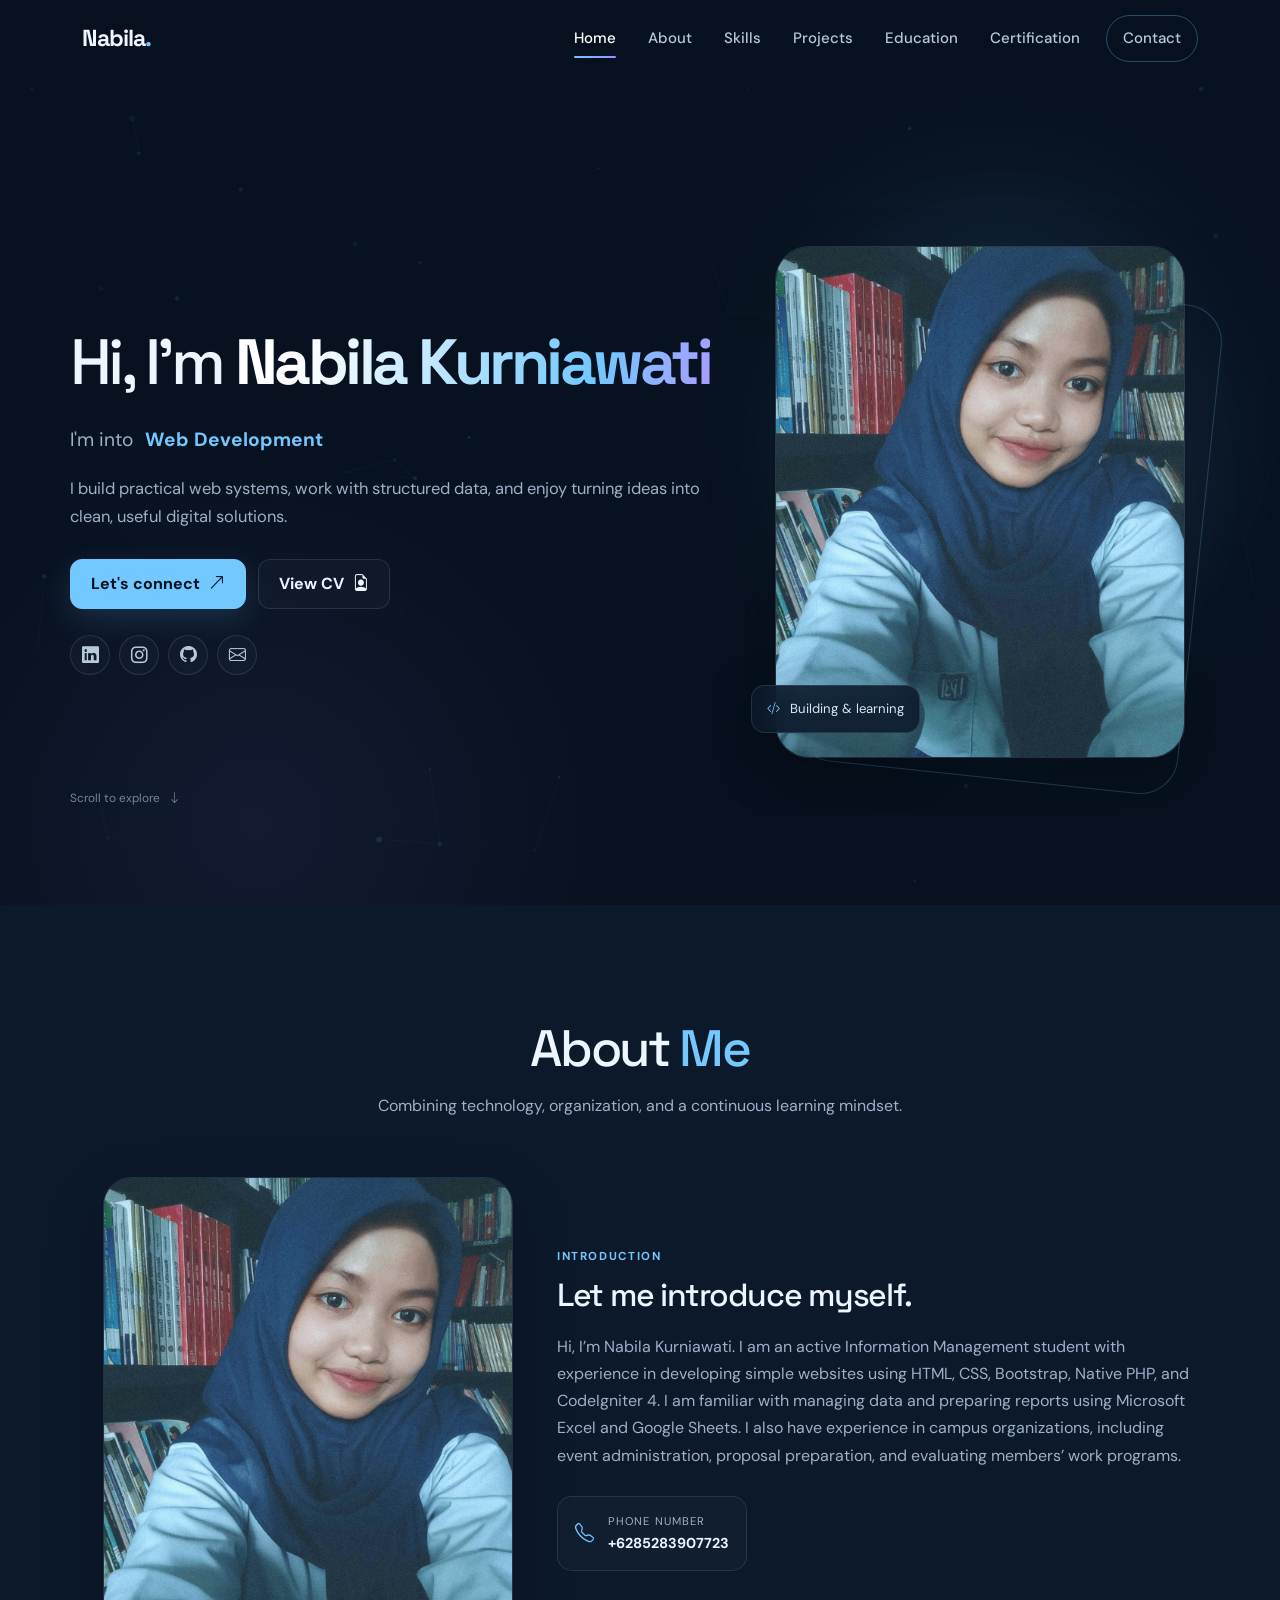
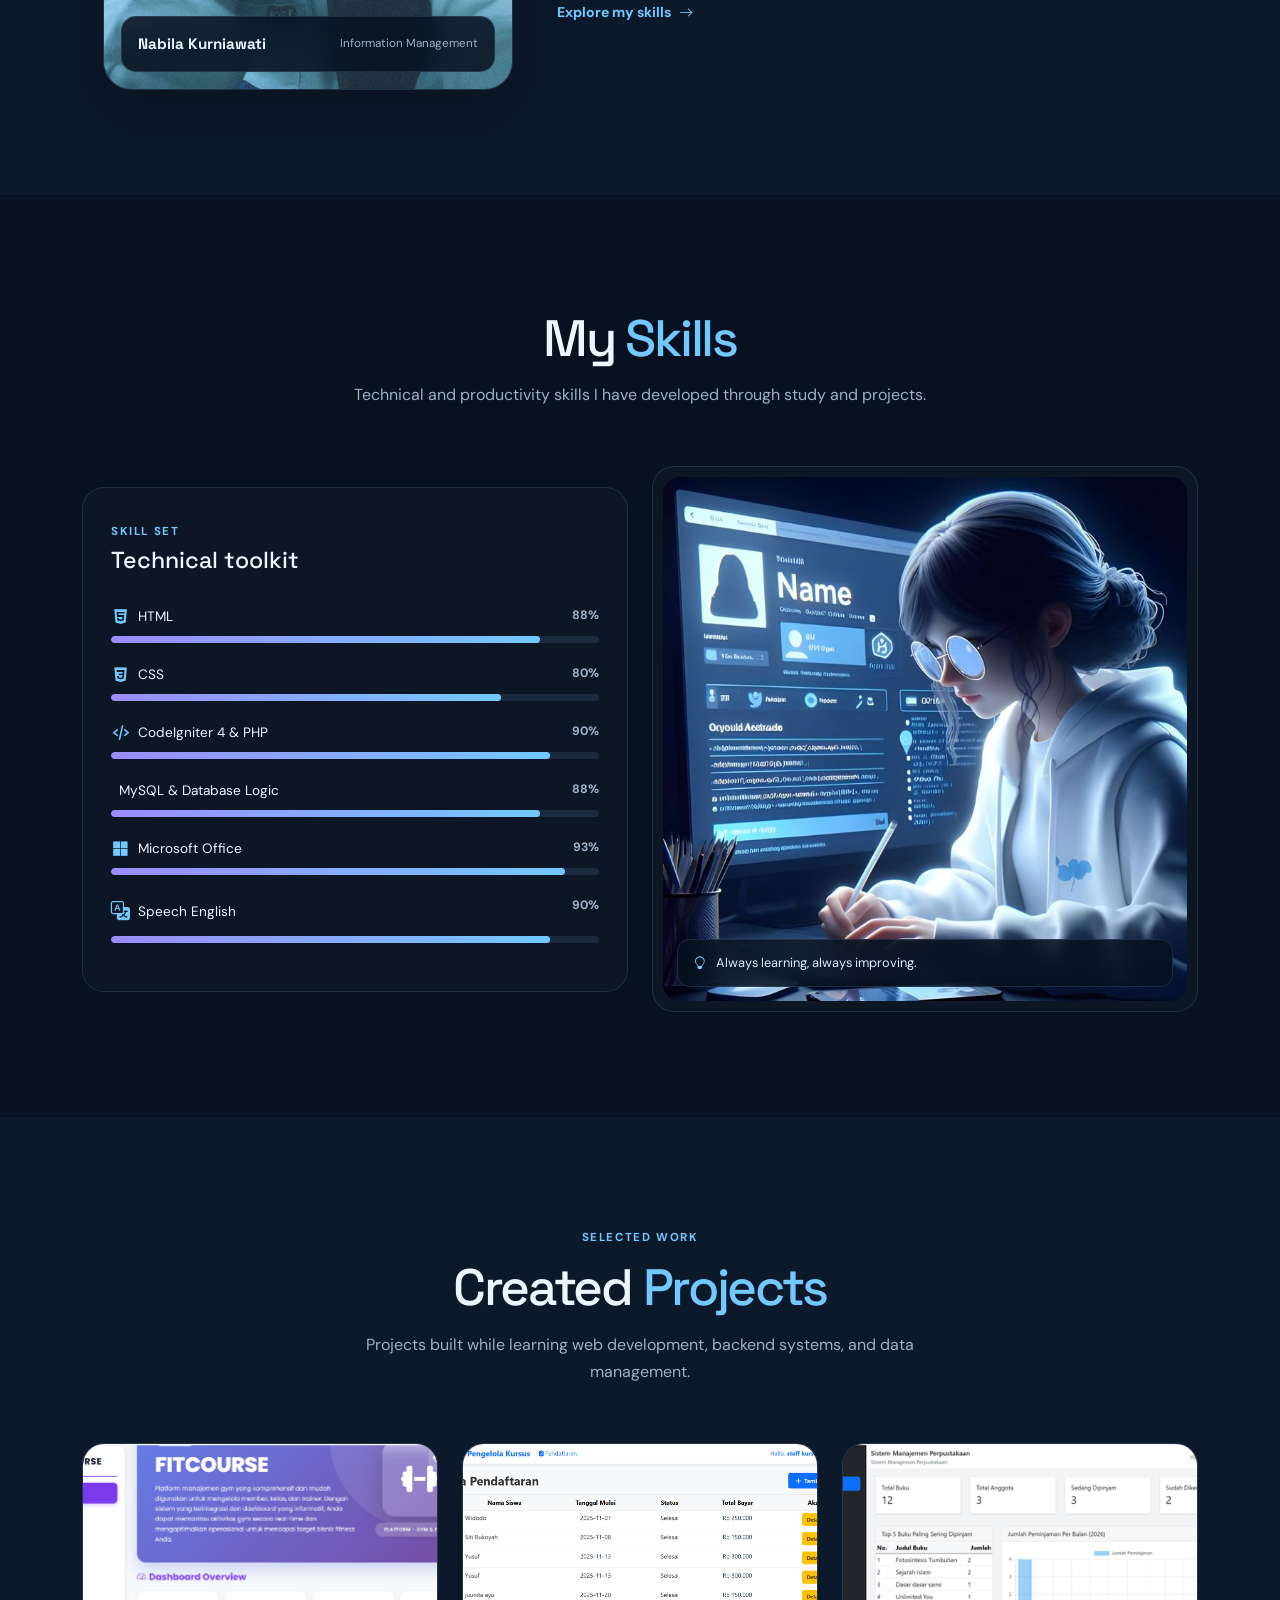
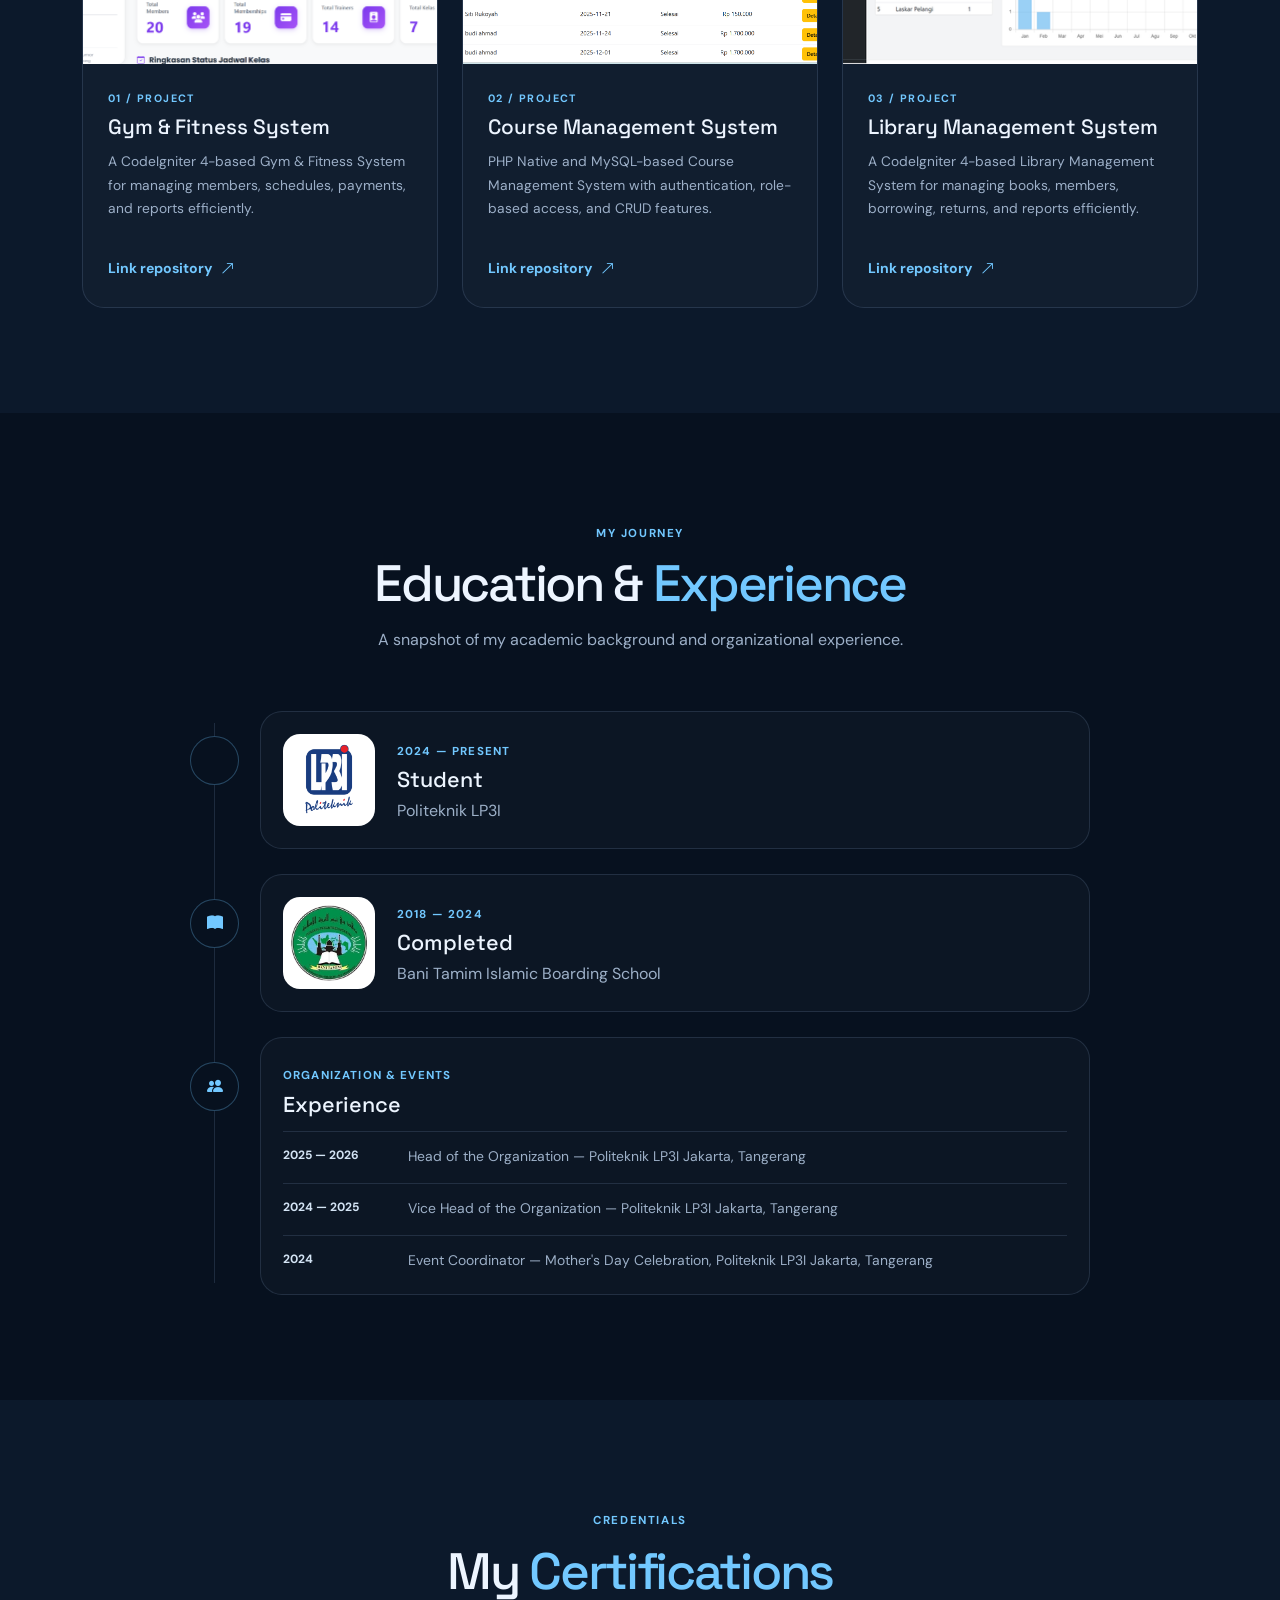
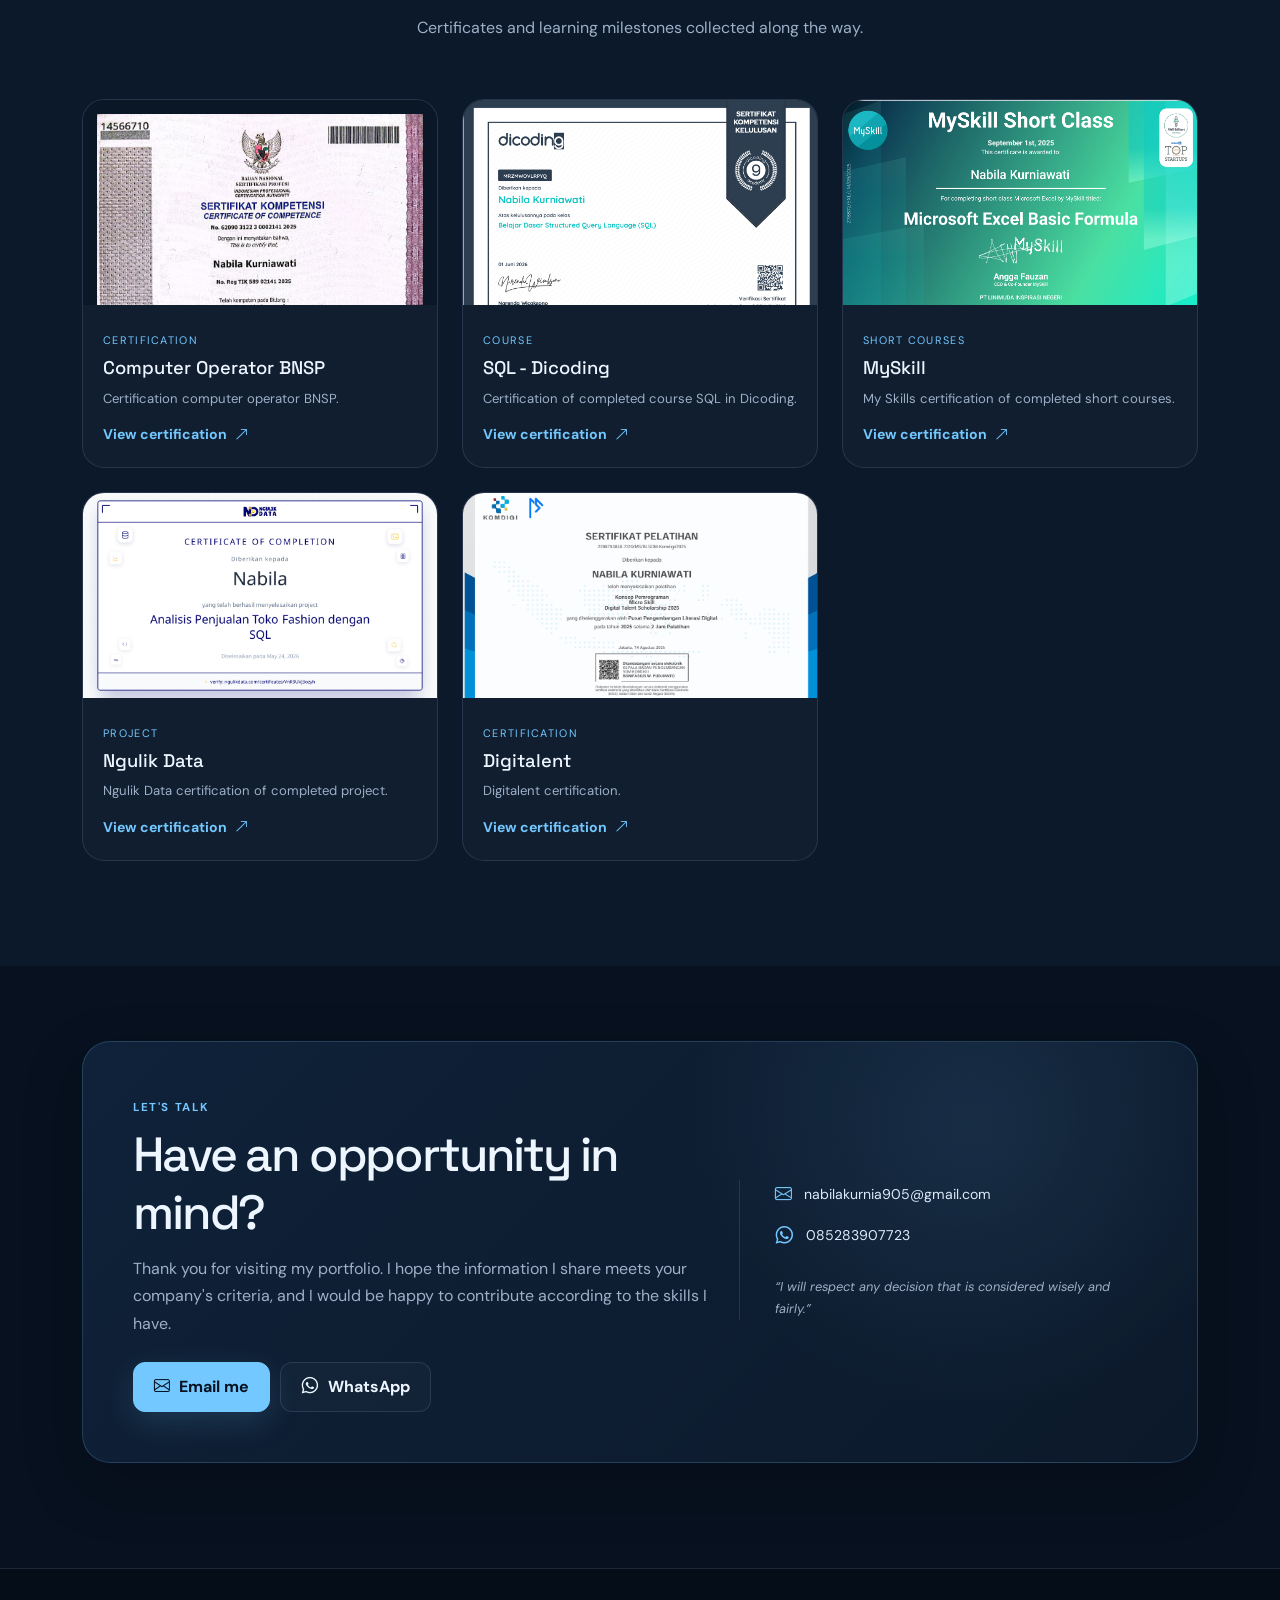
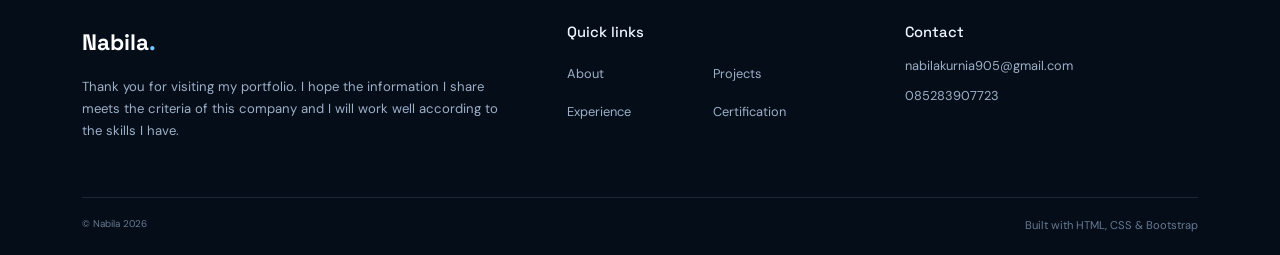
==== index.html @ 2d41aff5 "update" ====
<!DOCTYPE html>
<html lang="en">
<head>
    <meta charset="UTF-8">
    <meta name="viewport" content="width=device-width, initial-scale=1.0">
    <meta name="description" content="Portfolio of Nabila Kurniawati — Information Management student and aspiring backend developer.">
    <title>Nabila Kurniawati | Portfolio</title>

    <link rel="stylesheet" href="css/bootstrap.css">
    <link rel="stylesheet" href="font/bootstrap-icons.css">
    <link rel="stylesheet" href="css/aos.css">
    <link rel="stylesheet" href="css/styleCustom.css">
    <link rel="stylesheet" href="https://unpkg.com/boxicons@2.1.4/css/boxicons.min.css">
</head>

<body data-bs-spy="scroll" data-bs-target="#main-navbar" data-bs-offset="90" tabindex="0">

<!-- Navigation -->
<nav id="main-navbar" class="navbar navbar-expand-lg navbar-dark sticky-top" aria-label="Main navigation">
    <div class="container">
        <a class="navbar-brand" href="#home" aria-label="Nabila home">Nabila<span>.</span></a>

        <button class="navbar-toggler" type="button" data-bs-toggle="collapse"
                data-bs-target="#navbarNav" aria-controls="navbarNav"
                aria-expanded="false" aria-label="Toggle navigation">
            <span class="navbar-toggler-icon"></span>
        </button>

        <div class="collapse navbar-collapse" id="navbarNav">
            <ul class="navbar-nav ms-auto align-items-lg-center gap-lg-2">
                <li class="nav-item"><a class="nav-link active" href="#home">Home</a></li>
                <li class="nav-item"><a class="nav-link" href="#about">About</a></li>
                <li class="nav-item"><a class="nav-link" href="#skill">Skills</a></li>
                <li class="nav-item"><a class="nav-link" href="#projects">Projects</a></li>
                <li class="nav-item"><a class="nav-link" href="#education">Education</a></li>
                <li class="nav-item"><a class="nav-link" href="#certification">Certification</a></li>
                <li class="nav-item"><a class="nav-link nav-cta" href="#contact">Contact</a></li>
            </ul>
        </div>
    </div>
</nav>

<main>
<!-- Hero -->
<section id="home" class="hero-section">
    <div id="particles-js" aria-hidden="true"></div>
    <div class="container hero-inner">
        <div class="row align-items-center gy-5">
            <div class="col-lg-7" data-aos="fade-up">
               
                <h1>Hi, I'm <strong>Nabila Kurniawati</strong></h1>
                <div class="role-line" aria-label="Areas of interest">
                    <span>I'm into</span>
                    <div class="role-rotator">
                        <ul class="option">
                            <li>Web Development</li>
                            <li>BackEnd Developer</li>
                            <li>Database Administrator</li>
                        </ul>
                    </div>
                </div>
                <p class="hero-copy">
                    I build practical web systems, work with structured data, and enjoy turning
                    ideas into clean, useful digital solutions.
                </p>

                <div class="hero-actions">
                    <a href="#contact" class="btn btn-primary-custom">Let's connect <i class="bi bi-arrow-up-right"></i></a>
                    <a href="pdf/CV_nabila.pdf" target="_blank" rel="noopener" class="btn btn-outline-custom">
                        View CV <i class="bi bi-file-earmark-person"></i>
                    </a>
                </div>

                <div class="social-icons" aria-label="Social links">
                    <a href="https://www.linkedin.com/in/nabila-kurniawati-7b97913a2?utm_source=share_via&utm_content=profile&utm_medium=member_android" target="_blank" rel="noopener" aria-label="LinkedIn"><i class="bi bi-linkedin"></i></a>
                    <a href="https://www.instagram.com/bilaaa_nbl?igsi=aGs4Z2J5MjRiZzR2" target="_blank" rel="noopener" aria-label="Instagram"><i class="bi bi-instagram"></i></a>
                    <a href="https://github.com/nabbByte" target="_blank" rel="noopener" aria-label="GitHub"><i class="bi bi-github"></i></a>
                    <a href="https://mail.google.com/mail/?view=cm&fs=1&to=nabilakurnia905@gmail.com" target="_blank" rel="noopener" aria-label="Email"><i class="bi bi-envelope"></i></a>
                </div>
            </div>

            <div class="col-lg-5" data-aos="zoom-in" data-aos-delay="150">
                <div class="hero-photo-wrap">
                    <div class="photo-glow"></div>
                    <img src="img/MYXJ_20250106171750052_fast.jpg" alt="Nabila Kurniawati" class="hero-photo">
                    <div class="photo-badge"><i class="bi bi-code-slash"></i><span>Building & learning</span></div>
                </div>
            </div>
        </div>
        <a href="#about" class="scroll-hint" aria-label="Scroll to About"><span>Scroll to explore</span><i class="bi bi-arrow-down"></i></a>
    </div>
</section>

<!-- About -->
<section id="about" class="section section-soft">
    <div class="container">
        <div class="section-heading" data-aos="fade-up">
           
            <h2>About <span>Me</span></h2>
            <p>Combining technology, organization, and a continuous learning mindset.</p>
        </div>

        <div class="row align-items-center gy-5">
            <div class="col-lg-5" data-aos="fade-right">
                <div class="about-photo-card">
                    <img src="img/MYXJ_20250106171750052_fast.jpg" alt="Nabila Kurniawati portrait">
                    <div class="about-photo-caption">
                        <strong>Nabila Kurniawati</strong>
                        <span>Information Management</span>
                    </div>
                </div>
            </div>
            <div class="col-lg-7" data-aos="fade-left">
                <div class="about-content">
                    <span class="mini-label">Introduction</span>
                    <h3>Let me introduce myself.</h3>
                    <p>
                        Hi, I’m Nabila Kurniawati. I am an active Information Management student with
                        experience in developing simple websites using HTML, CSS, Bootstrap, Native PHP,
                        and CodeIgniter 4. I am familiar with managing data and preparing reports using
                        Microsoft Excel and Google Sheets. I also have experience in campus organizations,
                        including event administration, proposal preparation, and evaluating members’ work programs.
                    </p>
                    <div class="contact-detail">
                        <i class="bi bi-telephone"></i>
                        <div><span>Phone Number</span><strong>+6285283907723</strong></div>
                    </div>
                    <a href="#skill" class="text-link">Explore my skills <i class="bi bi-arrow-right"></i></a>
                </div>
            </div>
        </div>
    </div>
</section>

<!-- Skills -->
<section id="skill" class="section">
    <div class="container">
        <div class="section-heading" data-aos="fade-up">
           
            <h2>My <span>Skills</span></h2>
            <p>Technical and productivity skills I have developed through study and projects.</p>
        </div>

        <div class="row align-items-center gy-5">
            <div class="col-lg-6" data-aos="fade-right">
                <div class="skills-card">
                    <div class="skills-card-head">
                        <div><span class="mini-label">Skill set</span><h3>Technical toolkit</h3></div>
                       
                    </div>

                    <div class="skill-item">
                        <div class="skill-label"><span><i class="bx bxl-html5"></i>HTML</span><strong>88%</strong></div>
                        <div class="skill-track"><span style="--level:88%"></span></div>
                    </div>
                    <div class="skill-item">
                        <div class="skill-label"><span><i class="bx bxl-css3"></i>CSS</span><strong>80%</strong></div>
                        <div class="skill-track"><span style="--level:80%"></span></div>
                    </div>
                    <div class="skill-item">
                        <div class="skill-label"><span><i class="bx bx-code-alt"></i>CodeIgniter 4 & PHP</span><strong>90%</strong></div>
                        <div class="skill-track"><span style="--level:90%"></span></div>
                    </div>
                    <div class="skill-item">
                        <div class="skill-label"><span><i class="bx bxl-data"></i>MySQL & Database Logic</span><strong>88%</strong></div>
                        <div class="skill-track"><span style="--level:88%"></span></div>
                    </div>
                    <div class="skill-item">
                        <div class="skill-label"><span><i class="bx bxl-microsoft"></i>Microsoft Office</span><strong>93%</strong></div>
                        <div class="skill-track"><span style="--level:93%"></span></div>
                    </div>
                    <div class="skill-item">
                        <div class="skill-label"><span><i class="bi bi-translate"></i>Speech English</span><strong>90%</strong></div>
                        <div class="skill-track"><span style="--level:90%"></span></div>
                    </div>
                </div>
            </div>

            <div class="col-lg-6" data-aos="fade-left">
                <div class="skills-image-card">
                    <img src="img/skills.jpeg" alt="Nabila's skills">
                    <div class="image-overlay-note"><i class="bi bi-lightbulb"></i><span>Always learning, always improving.</span></div>
                </div>
            </div>
        </div>
    </div>
</section>

<!-- Projects -->
<section id="projects" class="section section-soft">
    <div class="container">
        <div class="section-heading" data-aos="fade-up">
            <span class="section-kicker">Selected work</span>
            <h2>Created <span>Projects</span></h2>
            <p>Projects built while learning web development, backend systems, and data management.</p>
        </div>

        <div class="row g-4">
            <div class="col-lg-4 col-md-6" data-aos="fade-up">
                <article class="project-card">
                    <div class="project-image"><img src="img/ci4.png" alt="Gym and Fitness System project"></div>
                    <div class="project-body">
                        <div class="project-number">01 / PROJECT</div>
                        <h3>Gym & Fitness System</h3>
                        <p>A CodeIgniter 4-based Gym & Fitness System for managing members, schedules, payments, and reports efficiently.</p>
                        <a href="https://github.com/nabbByte/ci4-gym-fitness.git" target="_blank" rel="noopener" class="project-link">Link repository <i class="bi bi-arrow-up-right"></i></a>
                    </div>
                </article>
            </div>

            <div class="col-lg-4 col-md-6" data-aos="fade-up" data-aos-delay="100">
                <article class="project-card">
                    <div class="project-image"><img src="img/kursus.png" alt="Course Management System project"></div>
                    <div class="project-body">
                        <div class="project-number">02 / PROJECT</div>
                        <h3>Course Management System</h3>
                        <p>PHP Native and MySQL-based Course Management System with authentication, role-based access, and CRUD features.</p>
                        <a href="https://github.com/nabbByte/Sistem-Pengelola-Kursus.git" target="_blank" rel="noopener" class="project-link">Link repository <i class="bi bi-arrow-up-right"></i></a>
                    </div>
                </article>
            </div>

            <div class="col-lg-4 col-md-6" data-aos="fade-up" data-aos-delay="200">
                <article class="project-card">
                    <div class="project-image"><img src="img/perpustakaan.png" alt="Library Management System project"></div>
                    <div class="project-body">
                        <div class="project-number">03 / PROJECT</div>
                        <h3>Library Management System</h3>
                        <p>A CodeIgniter 4-based Library Management System for managing books, members, borrowing, returns, and reports efficiently.</p>
                        <a href="https://github.com/nabbByte/ci4_perpustakaan.git" target="_blank" rel="noopener" class="project-link">Link repository <i class="bi bi-arrow-up-right"></i></a>
                    </div>
                </article>
            </div>
        </div>
    </div>
</section>

<!-- Education & Experience -->
<section id="education" class="section">
    <div class="container">
        <div class="section-heading" data-aos="fade-up">
            <span class="section-kicker">My journey</span>
            <h2>Education & <span>Experience</span></h2>
            <p>A snapshot of my academic background and organizational experience.</p>
        </div>

        <div class="timeline">
            <article class="timeline-item" data-aos="fade-up">
                <div class="timeline-marker"><i class="bi bi-mortarboard-fill"></i></div>
                <div class="timeline-card">
                    <div class="timeline-logo"><img src="img/logo lp3i.png" alt="Politeknik LP3I logo"></div>
                    <div><span class="timeline-year">2024 — Present</span><h3>Student</h3><p>Politeknik LP3I</p></div>
                </div>
            </article>

            <article class="timeline-item" data-aos="fade-up" data-aos-delay="100">
                <div class="timeline-marker"><i class="bi bi-book-fill"></i></div>
                <div class="timeline-card">
                    <div class="timeline-logo"><img src="img/logo_batam-removebg-preview.png" alt="Bani Tamim Islamic Boarding School logo"></div>
                    <div><span class="timeline-year">2018 — 2024</span><h3>Completed</h3><p>Bani Tamim Islamic Boarding School</p></div>
                </div>
            </article>

            <article class="timeline-item experience-item" data-aos="fade-up" data-aos-delay="150">
                <div class="timeline-marker"><i class="bi bi-people-fill"></i></div>
                <div class="timeline-card">
                    <div class="experience-content">
                        <span class="timeline-year">Organization & Events</span>
                        <h3>Experience</h3>
                        <div class="experience-list">
                            <div><strong>2025 — 2026</strong><p>Head of the Organization — Politeknik LP3I Jakarta, Tangerang</p></div>
                            <div><strong>2024 — 2025</strong><p>Vice Head of the Organization — Politeknik LP3I Jakarta, Tangerang</p></div>
                            <div><strong>2024</strong><p>Event Coordinator — Mother's Day Celebration, Politeknik LP3I Jakarta, Tangerang</p></div>
                        </div>
                    </div>
                </div>
            </article>
        </div>
    </div>
</section>

<!-- Certification -->
<section id="certification" class="section section-soft">
    <div class="container">
        <div class="section-heading" data-aos="fade-up">
            <span class="section-kicker">Credentials</span>
            <h2>My <span>Certifications</span></h2>
            <p>Certificates and learning milestones collected along the way.</p>
        </div>

        <div class="row g-4">
            <div class="col-lg-4 col-md-6" data-aos="fade-up">
                <article class="certificate-card">
                    <div class="certificate-image portrait"><img src="img/bnsp_ujikom.jpeg" alt="BNSP computer operator certification"></div>
                    <div class="certificate-body"><span>Certification</span><h3>Computer Operator BNSP</h3><p>Certification computer operator BNSP.</p>
                    <a href="img/bnsp_ujikom.jpeg" target="_blank" rel="noopener" class="project-link">View certification <i class="bi bi-arrow-up-right"></i></a></div>
                </article>
            </div>
            <div class="col-lg-4 col-md-6" data-aos="fade-up" data-aos-delay="80">
                <article class="certificate-card">
                    <div class="certificate-image"><img src="img/dicoding.png" alt="dicoding certification"></div>
                    <div class="certificate-body"><span>Course</span><h3>SQL - Dicoding</h3><p>Certification of completed course SQL in Dicoding.</p><a href="pdf/sertifikat sql dicoding.pdf" target="_blank" rel="noopener" class="project-link">View certification <i class="bi bi-arrow-up-right"></i></a></div>
                </article>
            </div>
            <div class="col-lg-4 col-md-6" data-aos="fade-up" data-aos-delay="160">
                <article class="certificate-card">
                    <div class="certificate-image"><img src="img/myskill.png" alt="MySkill certification"></div>
                    <div class="certificate-body"><span>Short Courses</span><h3>MySkill</h3><p>My Skills certification of completed short courses.</p>
                    <a href="img/myskill.png" target="_blank" rel="noopener" class="project-link">View certification <i class="bi bi-arrow-up-right"></i></a></div>
                </article>
            </div>
            <div class="col-lg-4 col-md-6" data-aos="fade-up">
                <article class="certificate-card">
                    <div class="certificate-image"><img src="img/ngulikdata.png" alt="Ngulik Data certification"></div>
                    <div class="certificate-body"><span>Project</span><h3>Ngulik Data</h3><p>Ngulik Data certification of completed project.</p>
                    <a href="img/ngulikdata.png" target="_blank" rel="noopener" class="project-link">View certification <i class="bi bi-arrow-up-right"></i></a></div>
                </article>
            </div>
            <div class="col-lg-4 col-md-6" data-aos="fade-up" data-aos-delay="80">
                <article class="certificate-card">
                    <div class="certificate-image"><img src="img/digitalent.png" alt="Digitalent certification"></div>
                    <div class="certificate-body"><span>Certification</span><h3>Digitalent</h3><p>Digitalent certification.</p><a href="pdf/Sertifikat_digitalent.pdf" target="_blank" rel="noopener" class="project-link">View certification <i class="bi bi-arrow-up-right"></i></a></div>
                </article>
            </div>
        </div>
    </div>
</section>

<!-- Contact -->
<section id="contact" class="section contact-section">
    <div class="container">
        <div class="contact-panel" data-aos="zoom-in">
            <div class="row align-items-center gy-4">
                <div class="col-lg-7">
                    <span class="section-kicker">Let's talk</span>
                    <h2>Have an opportunity in mind?</h2>
                    <p>Thank you for visiting my portfolio. I hope the information I share meets your company's criteria, and I would be happy to contribute according to the skills I have.</p>
                    <div class="contact-actions">
                        <a class="btn btn-primary-custom" href="https://mail.google.com/mail/?view=cm&fs=1&to=nabilakurnia905@gmail.com" target="_blank" rel="noopener"><i class="bi bi-envelope"></i> Email me</a>
                        <a class="btn btn-outline-custom" href="https://wa.me/6285283907723" target="_blank" rel="noopener"><i class="bi bi-whatsapp"></i> WhatsApp</a>
                    </div>
                </div>
                <div class="col-lg-5">
                    <div class="contact-info">
                        <div><i class="bi bi-envelope"></i><span>nabilakurnia905@gmail.com</span></div>
                        <div><i class="bi bi-whatsapp"></i><span>085283907723</span></div>
                        <p>“I will respect any decision that is considered wisely and fairly.”</p>
                    </div>
                </div>
            </div>
        </div>
    </div>
</section>
</main>

<!-- Footer -->
<footer id="main-footer">
    <div class="container">
        <div class="footer-grid">
            <div>
                <a class="footer-brand" href="#home">Nabila<span>.</span></a>
                <p>Thank you for visiting my portfolio. I hope the information I share meets the criteria of this company and I will work well according to the skills I have.</p>
            </div>
            <div>
                <h3>Quick links</h3>
                <div class="footer-links">
                    <a href="#about">About</a><a href="#projects">Projects</a><a href="#education">Experience</a><a href="#certification">Certification</a>
                </div>
            </div>
            <div>
                <h3>Contact</h3>
                <a href="mailto:nabilakurnia905@gmail.com">nabilakurnia905@gmail.com</a>
                <a href="tel:+6285283907723">085283907723</a>
            </div>
        </div>
        <div class="footer-bottom"><small>&copy; Nabila 2026</small><span>Built with HTML, CSS & Bootstrap</span></div>
    </div>
</footer>

<button id="backToTop" class="back-to-top" type="button" aria-label="Back to top"><i class="bi bi-arrow-up"></i></button>

<script src="js/particles.js"></script>
<script src="js/app.js"></script>
<script src="js/bootstrap.bundle.js"></script>
<script src="js/aos.js"></script>
<script>
    AOS.init({ once: true, duration: 700, easing: 'ease-out-cubic', offset: 60 });
</script>
</body>
</html>
---- css/styleCustom.css ----
@import url('https://fonts.googleapis.com/css2?family=DM+Sans:wght@400;500;600;700&family=Space+Grotesk:wght@500;600;700&display=swap');

:root{
    --bg:#07111f;
    --bg-soft:#0c192b;
    --surface:#101f33;
    --surface-2:#142740;
    --line:rgba(148,180,220,.16);
    --text:#edf5ff;
    --muted:#9db0c8;
    --accent:#72c8ff;
    --accent-2:#9b8cff;
    --white:#fff;
    --shadow:0 22px 60px rgba(0,0,0,.22);
    --radius:22px;
}

*{box-sizing:border-box;margin:0;padding:0}
html{scroll-behavior:smooth}
body{
    background:var(--bg);
    color:var(--text);
    font-family:'DM Sans',sans-serif;
    line-height:1.7;
    overflow-x:hidden;
}
a{text-decoration:none}
img{max-width:100%;display:block}
::selection{background:rgba(114,200,255,.25);color:#fff}

h1,h2,h3,.navbar-brand,.footer-brand{font-family:'Space Grotesk',sans-serif}
h1,h2,h3,p{margin-top:0}
section{scroll-margin-top:78px}

#main-navbar{
    background:rgba(7,17,31,.78);
    border-bottom:1px solid transparent;
    backdrop-filter:blur(18px);
    -webkit-backdrop-filter:blur(18px);
    transition:.3s ease;
    padding:14px 0;
    z-index:1000;
}
#main-navbar.scrolled{border-color:var(--line);box-shadow:0 10px 35px rgba(0,0,0,.15)}
.navbar-brand{
    color:var(--text)!important;
    font-size:1.45rem;
    font-weight:700;
    letter-spacing:-.04em;
}
.navbar-brand span,.footer-brand span{color:var(--accent)}
.navbar-nav .nav-link{
    color:#b8c7da!important;
    font-weight:500;
    font-size:.94rem;
    padding:.6rem .75rem!important;
    position:relative;
    transition:.25s ease;
}
.navbar-nav .nav-link::after{
    content:"";
    position:absolute;
    left:.75rem;right:.75rem;bottom:.22rem;
    height:2px;border-radius:5px;
    background:linear-gradient(90deg,var(--accent),var(--accent-2));
    transform:scaleX(0);
    transform-origin:right;
    transition:.25s ease;
}
.navbar-nav .nav-link:hover,.navbar-nav .nav-link.active{color:#fff!important}
.navbar-nav .nav-link:hover::after,.navbar-nav .nav-link.active::after{transform:scaleX(1);transform-origin:left}
.nav-link.nav-cta{
    margin-left:.35rem;
    border:1px solid rgba(114,200,255,.32);
    border-radius:999px;
    padding-left:1rem!important;padding-right:1rem!important;
}
.nav-link.nav-cta::after{display:none}
.navbar-toggler{border:1px solid var(--line);padding:.45rem .65rem}
.navbar-toggler:focus{box-shadow:0 0 0 .2rem rgba(114,200,255,.12)}

.hero-section{
    position:relative;
    min-height:calc(100vh - 73px);
    display:flex;
    align-items:center;
    background:
        radial-gradient(circle at 78% 38%,rgba(114,200,255,.11),transparent 27%),
        radial-gradient(circle at 20% 90%,rgba(155,140,255,.08),transparent 30%),
        var(--bg);
    overflow:hidden;
}
#particles-js{position:absolute;inset:0;pointer-events:none;opacity:.48}
#particles-js canvas{position:absolute;inset:0;z-index:0}
.hero-inner{position:relative;z-index:2;padding:90px 0 70px}
.eyebrow{
    display:inline-flex;align-items:center;gap:10px;
    color:#a8c2de;text-transform:uppercase;letter-spacing:.13em;
    font-size:.74rem;font-weight:700;margin-bottom:20px;
}
.eyebrow span{width:28px;height:1px;background:var(--accent);display:inline-block}
.hero-section h1{
    font-size:clamp(2.7rem,5vw,5rem);
    line-height:1.05;letter-spacing:-.055em;margin-bottom:25px;
    max-width:800px;
}
.hero-section h1 strong{
    background:linear-gradient(100deg,#fff 15%,var(--accent) 75%,#a99dff);
    -webkit-background-clip:text;background-clip:text;color:transparent;
}
.role-line{display:flex;align-items:center;gap:12px;font-size:1.2rem;color:var(--muted);margin-bottom:16px}
.role-line>span{white-space:nowrap}
.role-rotator{height:38px;overflow:hidden;color:var(--accent);font-weight:700}
.option{padding:0;margin:0;list-style:none;animation:roleSlide 9s steps(3) infinite}
.option li{height:38px;display:flex;align-items:center}
@keyframes roleSlide{to{transform:translateY(-114px)}}
.hero-copy{max-width:630px;color:var(--muted);font-size:1.03rem}
.hero-actions{display:flex;flex-wrap:wrap;gap:12px;margin-top:28px}
.btn{font-family:'DM Sans',sans-serif}
.btn-primary-custom,.btn-outline-custom{
    min-height:48px;padding:12px 20px;border-radius:12px;font-weight:700;
    display:inline-flex;align-items:center;justify-content:center;gap:9px;transition:.25s ease;
}
.btn-primary-custom{color:#07111f;background:var(--accent);border:1px solid var(--accent);box-shadow:0 10px 30px rgba(114,200,255,.15)}
.btn-primary-custom:hover{color:#07111f;transform:translateY(-2px);box-shadow:0 14px 34px rgba(114,200,255,.23)}
.btn-outline-custom{color:var(--text);border:1px solid var(--line);background:rgba(255,255,255,.025)}
.btn-outline-custom:hover{color:#fff;border-color:rgba(114,200,255,.45);background:rgba(114,200,255,.08);transform:translateY(-2px)}
.social-icons{display:flex;gap:9px;margin-top:26px}
.social-icons a{
    width:40px;height:40px;border-radius:50%;display:grid;place-items:center;
    color:#b8c9dd;border:1px solid var(--line);background:rgba(255,255,255,.025);
    transition:.25s ease;font-size:1.05rem;
}
.social-icons a:hover{color:#07111f;background:var(--accent);border-color:var(--accent);transform:translateY(-3px)}
.hero-photo-wrap{position:relative;width:min(410px,78vw);margin:0 auto}
.hero-photo-wrap::before{
    content:"";position:absolute;inset:8% -4% -4% 10%;
    border:1px solid rgba(114,200,255,.24);border-radius:38px;transform:rotate(6deg);
}
.photo-glow{
    position:absolute;width:80%;height:80%;right:5%;top:8%;
    background:var(--accent);filter:blur(75px);opacity:.15;border-radius:50%;
}
.hero-photo{
    position:relative;width:100%;aspect-ratio:4/5;object-fit:cover;
    border-radius:34px;border:1px solid rgba(255,255,255,.12);
    box-shadow:var(--shadow);
}
.photo-badge{
    position:absolute;left:-24px;bottom:25px;display:flex;align-items:center;gap:10px;
    padding:12px 15px;border:1px solid var(--line);border-radius:14px;
    background:rgba(12,25,43,.88);backdrop-filter:blur(14px);box-shadow:var(--shadow);
    color:#d9e7f5;font-size:.82rem;
}
.photo-badge i{color:var(--accent)}
.scroll-hint{
    position:absolute;bottom:20px;left:0;color:#71849b;font-size:.74rem;
    display:flex;align-items:center;gap:9px;transition:.2s;
}
.scroll-hint:hover{color:var(--accent)}
.scroll-hint i{animation:bounce 1.8s infinite}
@keyframes bounce{50%{transform:translateY(4px)}}

.section{padding:105px 0}
.section-soft{background:var(--bg-soft)}
.section-heading{max-width:720px;margin:0 auto 58px;text-align:center}
.section-kicker,.mini-label{
    color:var(--accent);font-size:.72rem;text-transform:uppercase;letter-spacing:.14em;font-weight:700;
}
.section-heading h2{font-size:clamp(2rem,4vw,3.2rem);letter-spacing:-.045em;margin:8px 0 12px}
.section-heading h2 span{color:var(--accent)}
.section-heading p{color:var(--muted);max-width:600px;margin:auto}

.about-photo-card{position:relative;max-width:410px;margin:auto}
.about-photo-card img{width:100%;aspect-ratio:4/5;object-fit:cover;border-radius:28px;border:1px solid var(--line);box-shadow:var(--shadow)}
.about-photo-caption{
    position:absolute;left:18px;right:18px;bottom:18px;padding:14px 16px;
    display:flex;justify-content:space-between;align-items:center;gap:12px;
    border:1px solid var(--line);border-radius:15px;background:rgba(7,17,31,.84);backdrop-filter:blur(12px);
}
.about-photo-caption strong{font-family:'Space Grotesk';font-size:.95rem}
.about-photo-caption span{font-size:.73rem;color:var(--muted)}
.about-content{max-width:650px}
.about-content h3{font-size:2rem;letter-spacing:-.04em;margin:8px 0 18px}
.about-content>p{color:var(--muted);font-size:1rem}
.contact-detail{
    display:flex;align-items:center;gap:14px;margin:27px 0;padding:15px 17px;
    border:1px solid var(--line);background:rgba(255,255,255,.025);border-radius:15px;width:max-content;max-width:100%;
}
.contact-detail>i{font-size:1.2rem;color:var(--accent)}
.contact-detail div{display:flex;flex-direction:column}
.contact-detail span{font-size:.7rem;color:var(--muted);text-transform:uppercase;letter-spacing:.1em}
.contact-detail strong{font-size:.9rem}
.text-link,.project-link{display:inline-flex;align-items:center;gap:8px;color:var(--accent);font-weight:700;font-size:.88rem;transition:.2s}
.text-link:hover,.project-link:hover{color:#fff;gap:12px}

.skills-card,.skills-image-card,.project-card,.certificate-card,.timeline-card{
    border:1px solid var(--line);background:rgba(255,255,255,.025);border-radius:var(--radius);
}
.skills-card{padding:28px}
.skills-card-head{display:flex;justify-content:space-between;align-items:flex-start;margin-bottom:22px}
.skills-card-head h3{font-size:1.45rem;margin-top:4px}
.skills-card-head>i{font-size:1.45rem;color:var(--accent)}
.skill-item{margin:20px 0}
.skill-label{display:flex;justify-content:space-between;gap:12px;font-size:.85rem;margin-bottom:8px}
.skill-label span{display:flex;align-items:center;gap:8px}
.skill-label i{font-size:1.2rem;color:var(--accent)}
.skill-label strong{font-size:.76rem;color:#9fb5cd}
.skill-track{height:7px;background:#1a2b40;border-radius:20px;overflow:hidden}
.skill-track span{display:block;width:var(--level);height:100%;border-radius:20px;background:linear-gradient(90deg,var(--accent-2),var(--accent));transform-origin:left;animation:fill 1.2s ease both}
@keyframes fill{from{transform:scaleX(0)}to{transform:scaleX(1)}}
.skills-image-card{padding:10px;position:relative;overflow:hidden}
.skills-image-card img{width:100%;aspect-ratio:1/1;object-fit:cover;border-radius:17px}
.image-overlay-note{
    position:absolute;left:24px;right:24px;bottom:24px;padding:12px 15px;border-radius:13px;
    background:rgba(7,17,31,.84);backdrop-filter:blur(12px);display:flex;align-items:center;gap:10px;
    color:#dceafa;font-size:.8rem;border:1px solid var(--line)
}
.image-overlay-note i{color:var(--accent)}

.project-card{height:100%;overflow:hidden;transition:.3s ease}
.project-card:hover{transform:translateY(-7px);border-color:rgba(114,200,255,.32);box-shadow:var(--shadow)}
.project-image{height:220px;background:#091524;overflow:hidden}
.project-image img{width:100%;height:100%;object-fit:cover;transition:.45s ease}
.project-card:hover .project-image img{transform:scale(1.035)}
.project-body{padding:25px}
.project-number{font-size:.67rem;color:var(--accent);letter-spacing:.13em;font-weight:700}
.project-body h3{font-size:1.3rem;margin:8px 0 10px}
.project-body p{font-size:.86rem;color:var(--muted);min-height:78px}
.project-link{margin-top:13px}

.timeline{max-width:900px;margin:auto;position:relative}
.timeline::before{content:"";position:absolute;left:24px;top:12px;bottom:12px;width:1px;background:var(--line)}
.timeline-item{position:relative;padding-left:70px;margin-bottom:25px}
.timeline-item:last-child{margin-bottom:0}
.timeline-marker{
    position:absolute;left:0;top:25px;width:49px;height:49px;border-radius:50%;
    display:grid;place-items:center;color:var(--accent);background:var(--bg);
    border:1px solid rgba(114,200,255,.3);z-index:1;
}
.timeline-card{padding:22px;display:flex;align-items:center;gap:22px;min-height:115px}
.timeline-logo{width:92px;height:92px;flex:0 0 92px;border-radius:17px;background:#fff;display:grid;place-items:center;padding:8px;overflow:hidden}
.timeline-logo img{width:100%;height:100%;object-fit:contain}
.timeline-year{color:var(--accent);font-size:.72rem;letter-spacing:.1em;text-transform:uppercase;font-weight:700}
.timeline-card h3{font-size:1.35rem;margin:4px 0}
.timeline-card p{color:var(--muted);margin:0}
.experience-item .timeline-card{align-items:flex-start}
.experience-content{width:100%}
.experience-list{display:grid;gap:14px;margin-top:14px}
.experience-list>div{display:grid;grid-template-columns:110px 1fr;gap:15px;padding-top:13px;border-top:1px solid var(--line)}
.experience-list strong{font-size:.75rem;color:#d4e4f5}
.experience-list p{font-size:.87rem}

.certificate-card{height:100%;overflow:hidden;transition:.25s ease}
.certificate-card:hover{transform:translateY(-5px);border-color:rgba(114,200,255,.3)}
.certificate-image{height:205px;background:#0a1727;display:grid;place-items:center;overflow:hidden}
.certificate-image img{width:100%;height:100%;object-fit:cover}
.certificate-image.portrait img{object-fit:contain;padding:14px}
.certificate-placeholder{display:flex;flex-direction:column;align-items:center;gap:9px;color:var(--accent)}
.certificate-placeholder i{font-size:2.1rem}
.certificate-placeholder span{font-weight:700}
.certificate-body{padding:20px}
.certificate-body>span{font-size:.68rem;text-transform:uppercase;letter-spacing:.12em;color:var(--accent)}
.certificate-body h3{font-size:1.15rem;margin:5px 0 8px}
.certificate-body p{font-size:.82rem;color:var(--muted);margin-bottom:0}

.contact-section{padding-top:75px}
.contact-panel{
    padding:50px;border-radius:28px;border:1px solid rgba(114,200,255,.2);
    background:
        radial-gradient(circle at 80% 20%,rgba(114,200,255,.1),transparent 30%),
        linear-gradient(135deg,#0f2239,#0c192b);
    box-shadow:var(--shadow);
}
.contact-panel h2{font-size:clamp(2rem,4vw,3rem);letter-spacing:-.045em;margin:7px 0 14px}
.contact-panel> .row>div>p,.contact-panel p{color:var(--muted)}
.contact-actions{display:flex;gap:10px;flex-wrap:wrap;margin-top:25px}
.contact-info{border-left:1px solid var(--line);padding-left:35px}
.contact-info>div{display:flex;gap:12px;align-items:center;margin:12px 0;color:#dceafa;font-size:.88rem}
.contact-info i{color:var(--accent);font-size:1.1rem}
.contact-info p{margin-top:25px;font-size:.8rem;font-style:italic}

#main-footer{background:#050d18;border-top:1px solid var(--line);padding:55px 0 20px}
.footer-grid{display:grid;grid-template-columns:1.5fr 1fr 1fr;gap:45px}
.footer-brand{font-size:1.4rem;color:#fff;font-weight:700}
.footer-grid p{color:var(--muted);font-size:.82rem;max-width:470px;margin-top:14px}
.footer-grid h3{font-size:.92rem;margin-bottom:14px}
.footer-grid a:not(.footer-brand){display:block;color:var(--muted);font-size:.8rem;margin:8px 0;transition:.2s}
.footer-grid a:not(.footer-brand):hover{color:var(--accent)}
.footer-links{display:grid;grid-template-columns:1fr 1fr}
.footer-bottom{border-top:1px solid var(--line);margin-top:38px;padding-top:18px;display:flex;justify-content:space-between;gap:20px;color:#657a92;font-size:.7rem}

.back-to-top{
    position:fixed;right:24px;bottom:24px;width:44px;height:44px;border-radius:13px;
    border:1px solid var(--line);background:#10243a;color:var(--accent);
    display:grid;place-items:center;opacity:0;visibility:hidden;transform:translateY(12px);
    transition:.25s ease;z-index:999;cursor:pointer;
}
.back-to-top.show{opacity:1;visibility:visible;transform:none}
.back-to-top:hover{background:var(--accent);color:#07111f;transform:translateY(-3px)}

@media (max-width:991.98px){
    .navbar-nav{padding:12px 0}
    .nav-link.nav-cta{display:inline-block;margin:.35rem 0 0}
    .hero-inner{padding-top:75px}
    .hero-section{min-height:auto}
    .hero-photo-wrap{width:min(350px,72vw)}
    .scroll-hint{display:none}
    .section{padding:85px 0}
    .footer-grid{grid-template-columns:1.5fr 1fr}
    .footer-grid>div:last-child{grid-column:1/-1}
}
@media (max-width:767.98px){
    .hero-inner{padding:60px 18px}
    .hero-section h1{font-size:clamp(2.4rem,11vw,3.6rem)}
    .role-line{align-items:flex-start;flex-direction:column;gap:2px}
    .role-rotator{height:35px}
    .option li{height:35px}
    .hero-copy{font-size:.94rem}
    .hero-photo-wrap{width:min(320px,82vw)}
    .photo-badge{left:8px;bottom:14px}
    .section{padding:75px 0}
    .section-heading{margin-bottom:40px}
    .section-heading h2{font-size:2.15rem}
    .about-photo-card{max-width:320px}
    .about-photo-caption{flex-direction:column;align-items:flex-start;gap:2px}
    .skills-card{padding:22px 18px}
    .project-image{height:200px}
    .project-body p{min-height:0}
    .timeline::before{left:18px}
    .timeline-item{padding-left:52px}
    .timeline-marker{width:37px;height:37px;font-size:.82rem}
    .timeline-card{padding:18px;gap:14px;align-items:flex-start}
    .timeline-logo{width:65px;height:65px;flex-basis:65px;border-radius:12px}
    .timeline-card h3{font-size:1.1rem}
    .experience-list>div{grid-template-columns:1fr;gap:2px}
    .certificate-image{height:190px}
    .contact-panel{padding:30px 22px}
    .contact-info{border-left:0;border-top:1px solid var(--line);padding:22px 0 0}
    .footer-grid{grid-template-columns:1fr;gap:28px}
    .footer-grid>div:last-child{grid-column:auto}
    .footer-bottom{flex-direction:column;gap:5px}
    .back-to-top{right:16px;bottom:16px}
}
@media (prefers-reduced-motion:reduce){
    html{scroll-behavior:auto}
    *,*::before,*::after{animation-duration:.01ms!important;animation-iteration-count:1!important;transition-duration:.01ms!important}
}
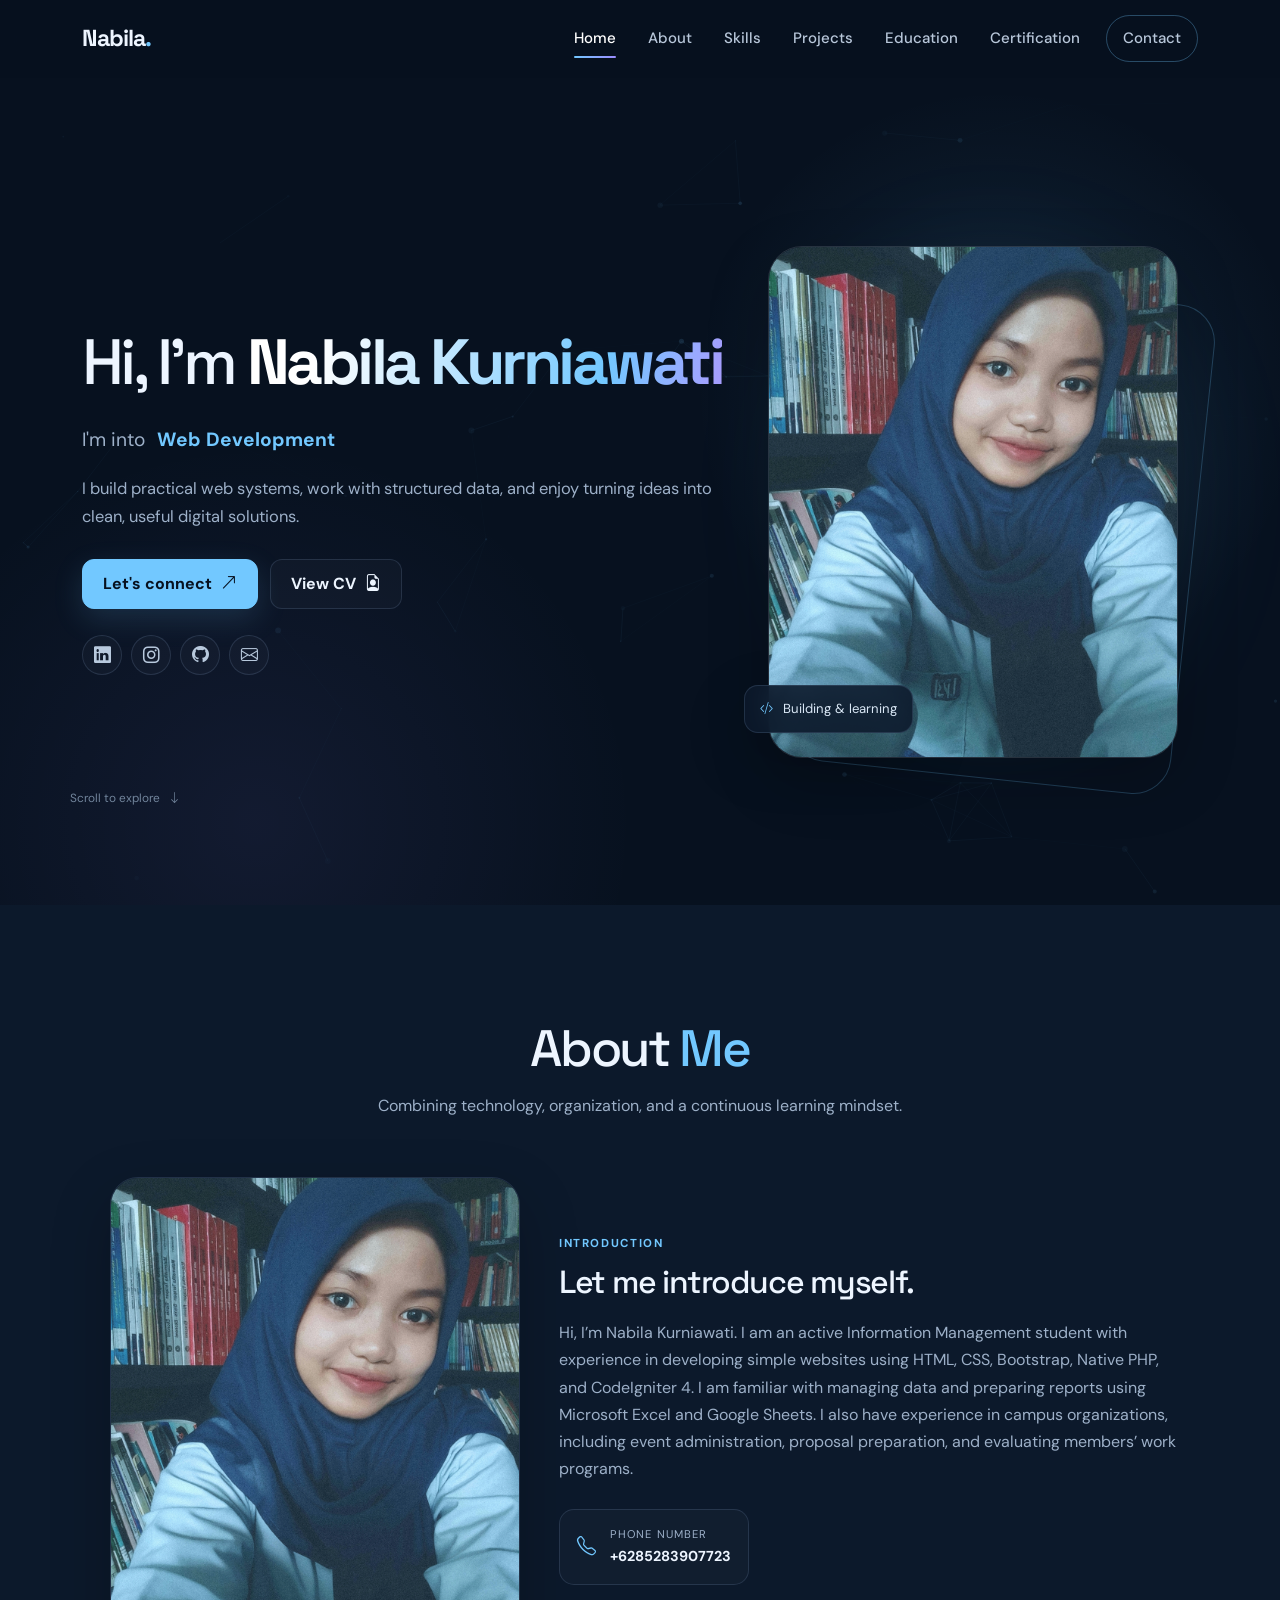
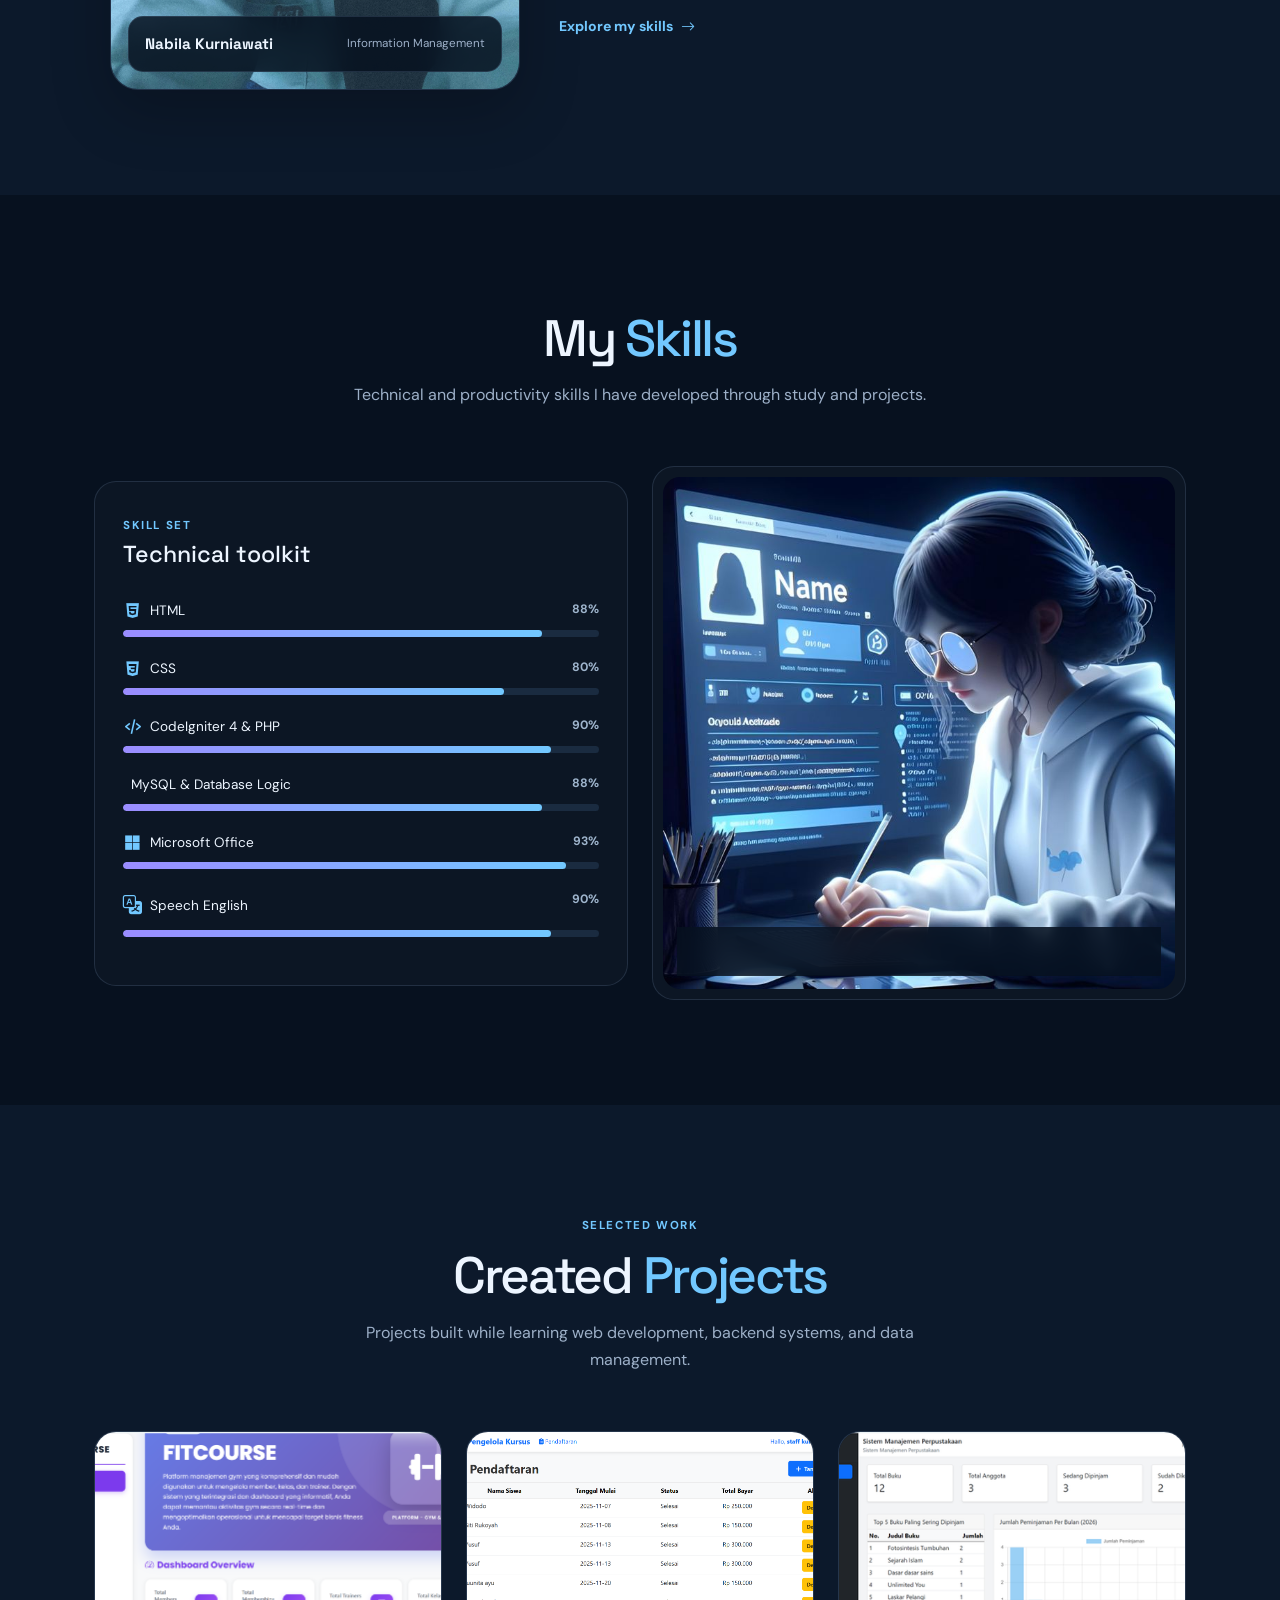
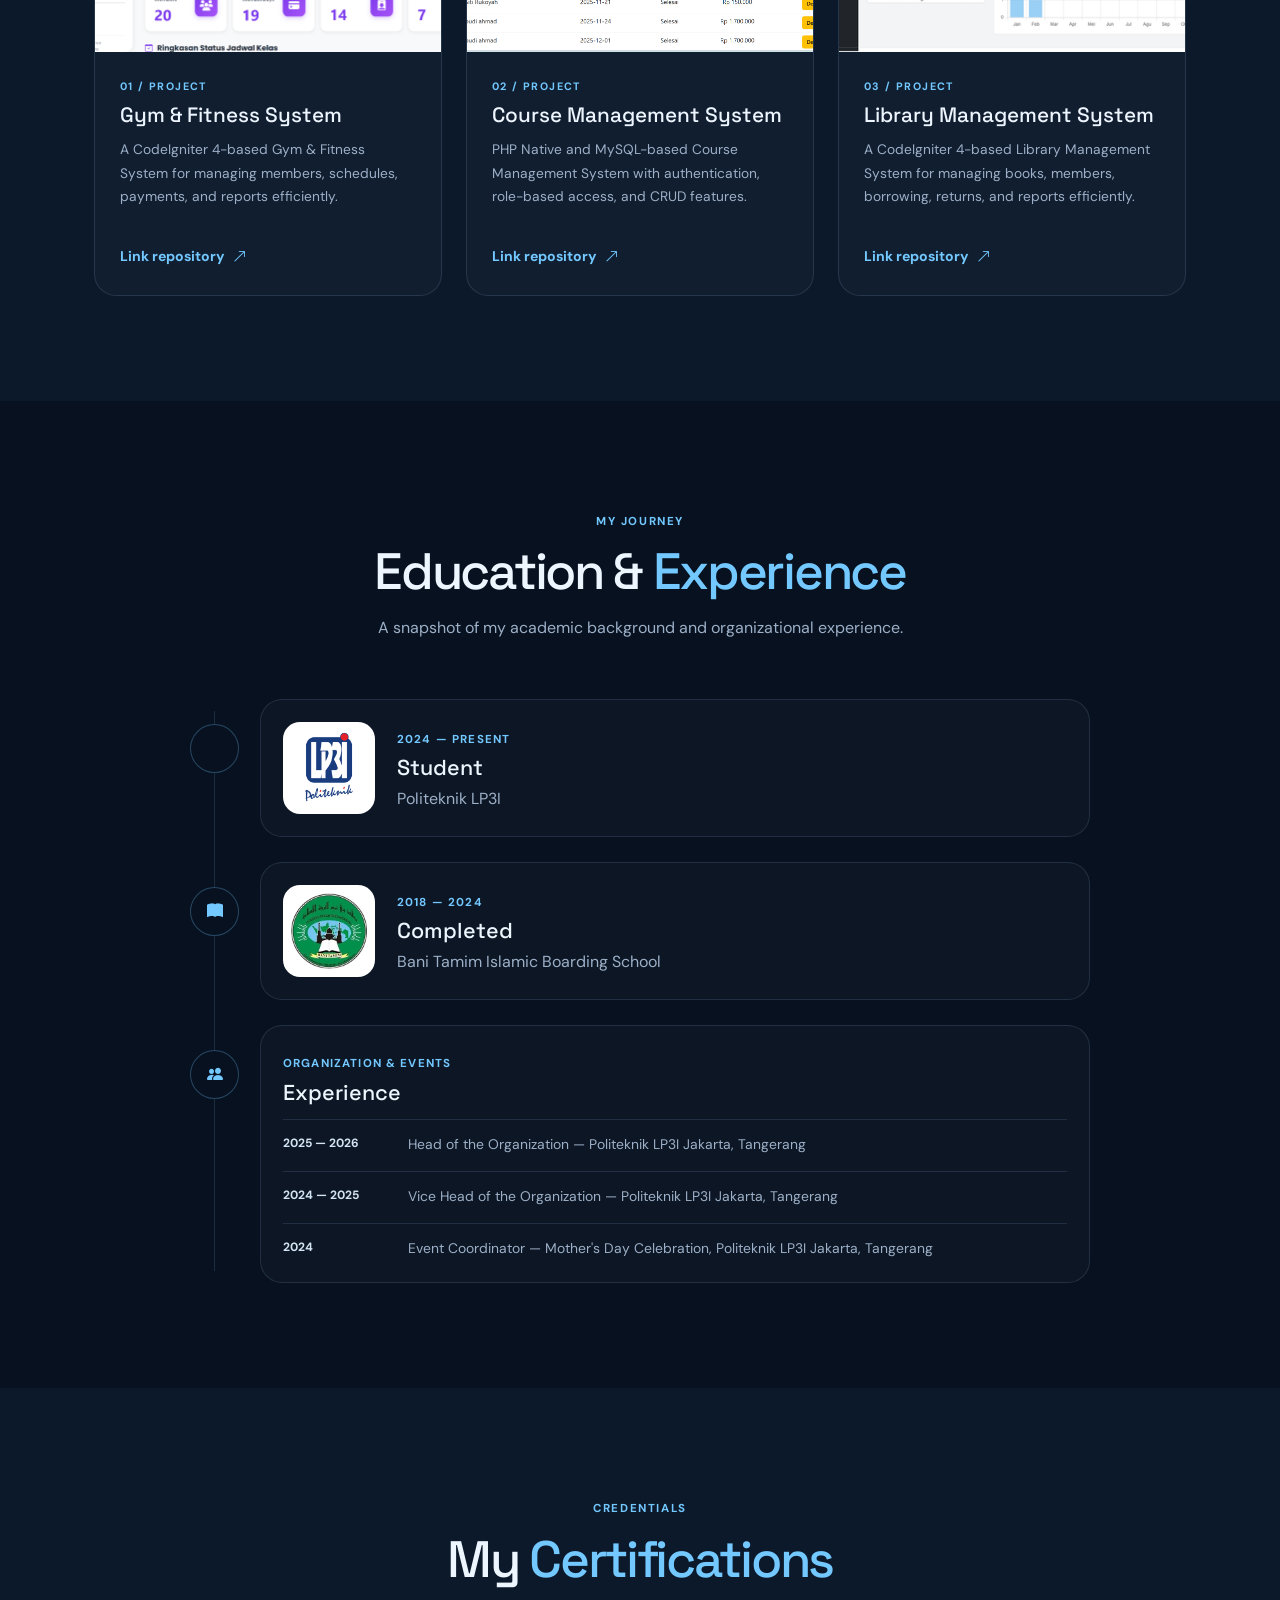
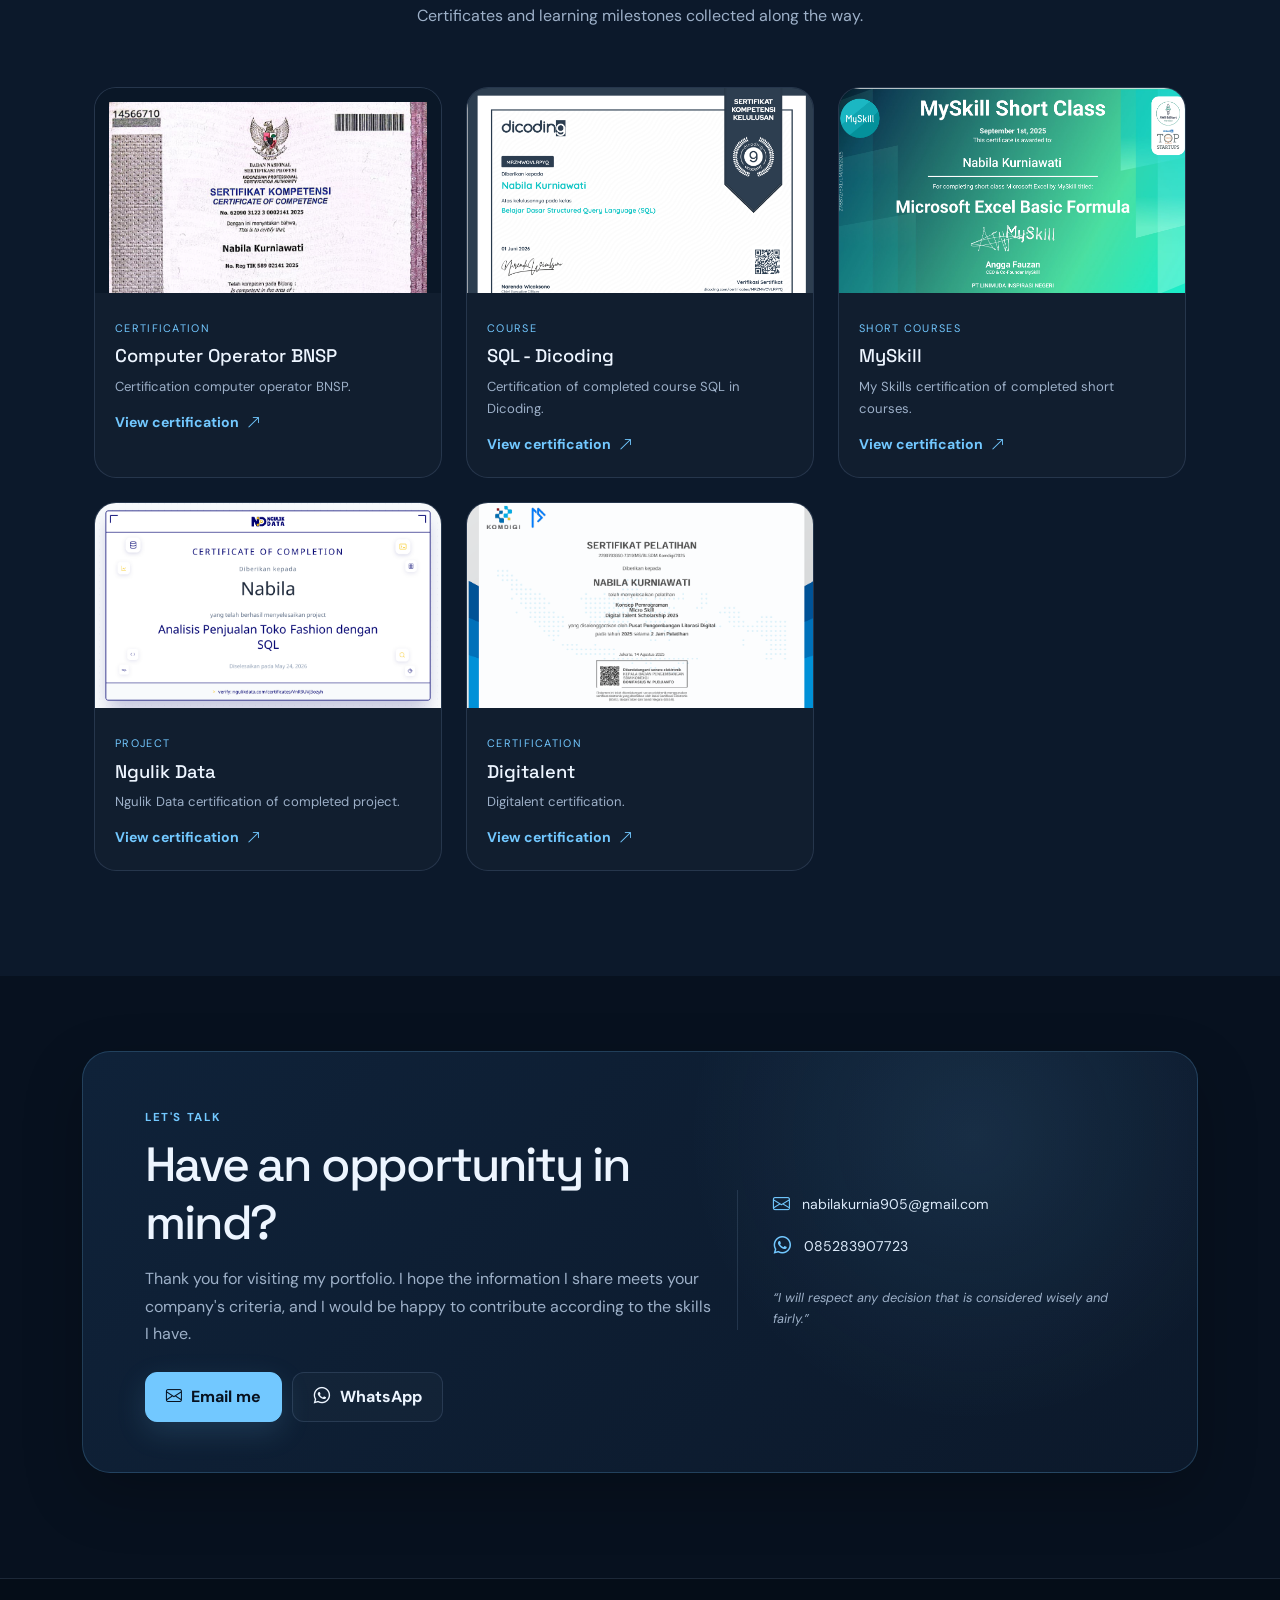
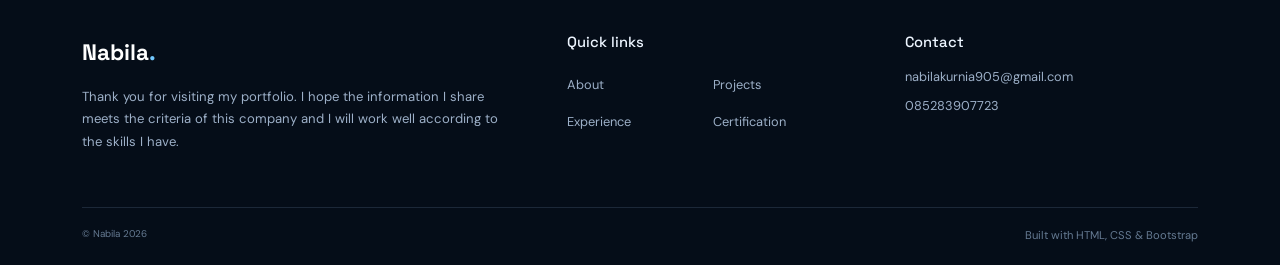
==== commit 4d37928a: "update" ====
--- a/index.html
+++ b/index.html
@@ -3,6 +3,29 @@
 <head>
     <meta charset="UTF-8">
     <meta name="viewport" content="width=device-width, initial-scale=1.0">
+
+    <style>
+    html,
+    body {
+        width: 100%;
+        max-width: 100%;
+        overflow-x: hidden;
+    }
+
+    *,
+    *::before,
+    *::after {
+        box-sizing: border-box;
+    }
+
+    img,
+    video,
+    iframe,
+    svg {
+        max-width: 100%;
+    }
+</style>
+
     <meta name="description" content="Portfolio of Nabila Kurniawati — Information Management student and aspiring backend developer.">
     <title>Nabila Kurniawati | Portfolio</title>
 
--- a/css/styleCustom.css
+++ b/css/styleCustom.css
@@ -346,3 +346,203 @@
     html{scroll-behavior:auto}
     *,*::before,*::after{animation-duration:.01ms!important;animation-iteration-count:1!important;transition-duration:.01ms!important}
 }
+
+html,
+body {
+    width: 100%;
+    max-width: 100%;
+    overflow-x: hidden;
+}
+
+* {
+    max-width: 100%;
+}
+
+.container,
+.container-fluid {
+    width: 100%;
+}
+
+img,
+video,
+iframe {
+    max-width: 100%;
+    height: auto;
+}
+
+.row {
+    margin-left: 0;
+    margin-right: 0;
+}
+
+@media (max-width: 767.98px) {
+    .container {
+        width: 100%;
+        max-width: 100%;
+        padding-left: 16px;
+        padding-right: 16px;
+    }
+
+    .hero-inner {
+        width: 100%;
+        max-width: 100%;
+    }
+
+    .hero-photo-wrap,
+    .about-photo-card,
+    .skills-card,
+    .skills-image-card,
+    .project-card,
+    .timeline-card,
+    .certificate-card,
+    .contact-panel {
+        max-width: 100%;
+    }
+
+    .project-image img,
+    .certificate-image img,
+    .hero-photo,
+    .about-photo-card img {
+        max-width: 100%;
+    }
+}
+
+/* ===== MOBILE OVERFLOW FIX ===== */
+
+html,
+body {
+    width: 100%;
+    max-width: 100%;
+    overflow-x: clip;
+}
+
+body {
+    position: relative;
+}
+
+main,
+section,
+footer,
+nav {
+    max-width: 100%;
+    overflow-x: clip;
+}
+
+img,
+svg,
+video,
+canvas,
+iframe {
+    max-width: 100%;
+}
+
+.row {
+    max-width: 100%;
+}
+
+/* Prevent long text from creating horizontal overflow */
+p,
+h1,
+h2,
+h3,
+h4,
+h5,
+h6,
+span,
+a {
+    overflow-wrap: anywhere;
+    word-wrap: break-word;
+}
+
+/* Flex children must be allowed to shrink */
+.row > *,
+.d-flex > *,
+.flex-row > * {
+    min-width: 0;
+}
+
+.contact-info > div {
+    min-width: 0;
+}
+
+.contact-info > div span {
+    min-width: 0;
+    overflow-wrap: anywhere;
+}
+
+/* Mobile */
+@media (max-width: 767.98px) {
+
+    .container,
+    .container-fluid {
+        width: 100%;
+        max-width: 100%;
+        padding-left: 16px;
+        padding-right: 16px;
+    }
+
+    .hero-inner {
+        width: 100%;
+        max-width: 100%;
+        padding-left: 16px;
+        padding-right: 16px;
+    }
+
+    .hero-section h1 {
+        max-width: 100%;
+    }
+
+    .role-line {
+        max-width: 100%;
+    }
+
+    .role-rotator {
+        max-width: 100%;
+        overflow: hidden;
+    }
+
+    .hero-copy,
+    .about-content,
+    .project-body,
+    .certificate-body,
+    .contact-panel {
+        max-width: 100%;
+    }
+
+    .hero-actions,
+    .contact-actions,
+    .social-icons {
+        max-width: 100%;
+    }
+
+    .btn {
+        max-width: 100%;
+    }
+
+    .timeline-card {
+        min-width: 0;
+        max-width: 100%;
+    }
+
+    .experience-content {
+        min-width: 0;
+        max-width: 100%;
+    }
+
+    .experience-list {
+        max-width: 100%;
+    }
+
+    .experience-list > div {
+        min-width: 0;
+    }
+
+    .footer-grid,
+    .footer-bottom {
+        max-width: 100%;
+    }
+
+    .footer-grid a {
+        overflow-wrap: anywhere;
+    }
+}
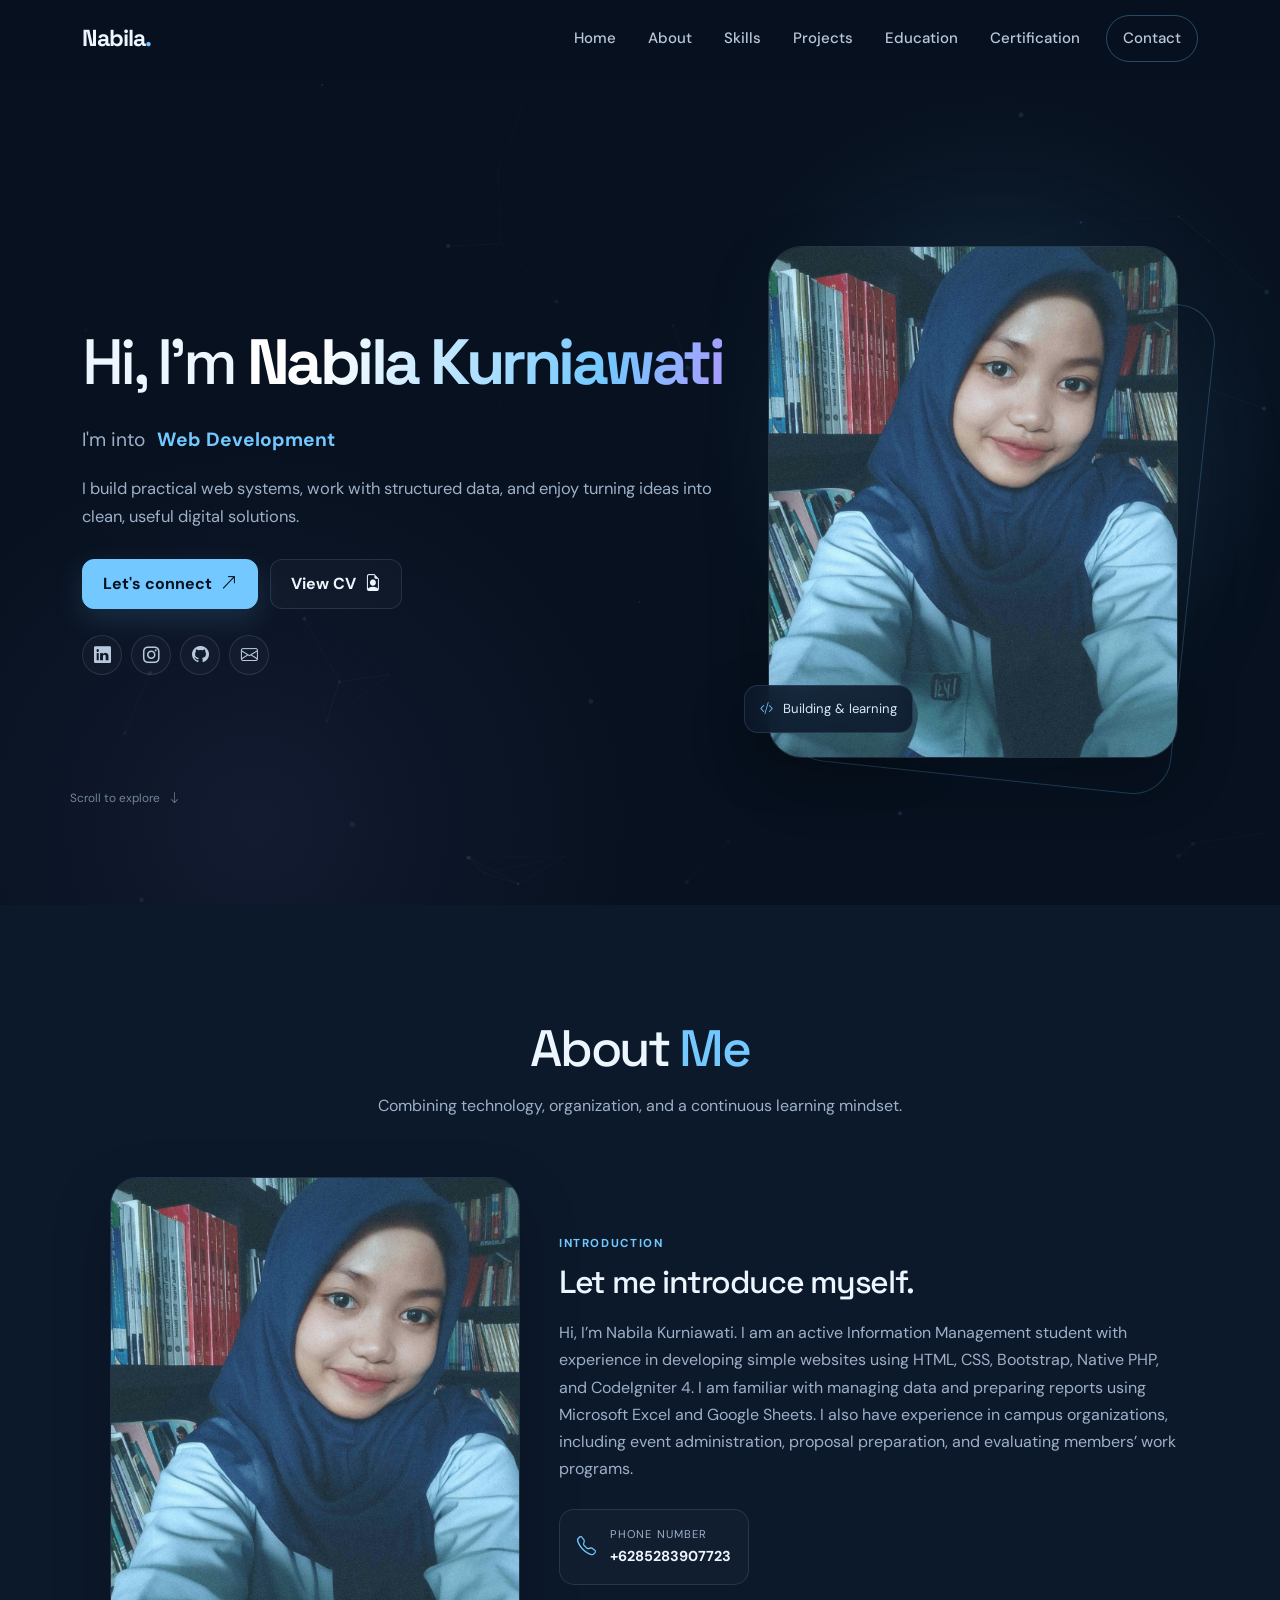
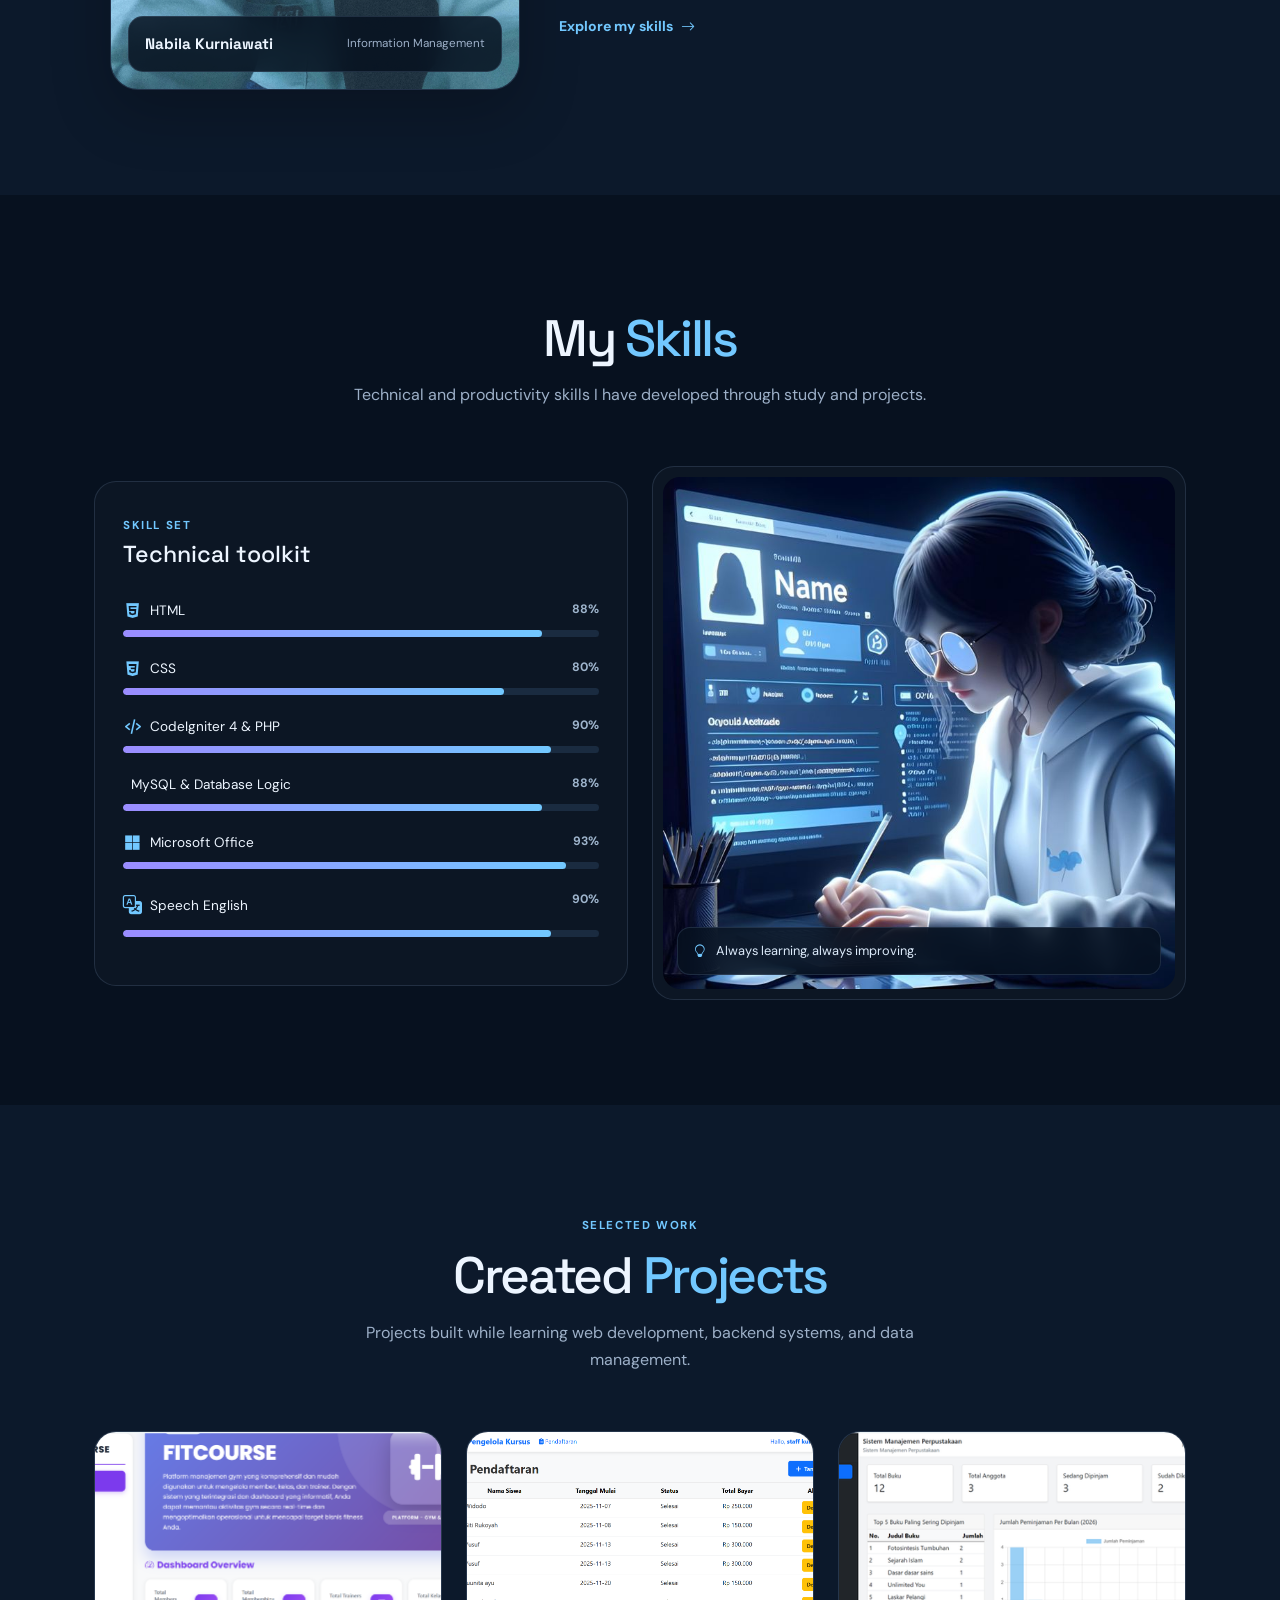
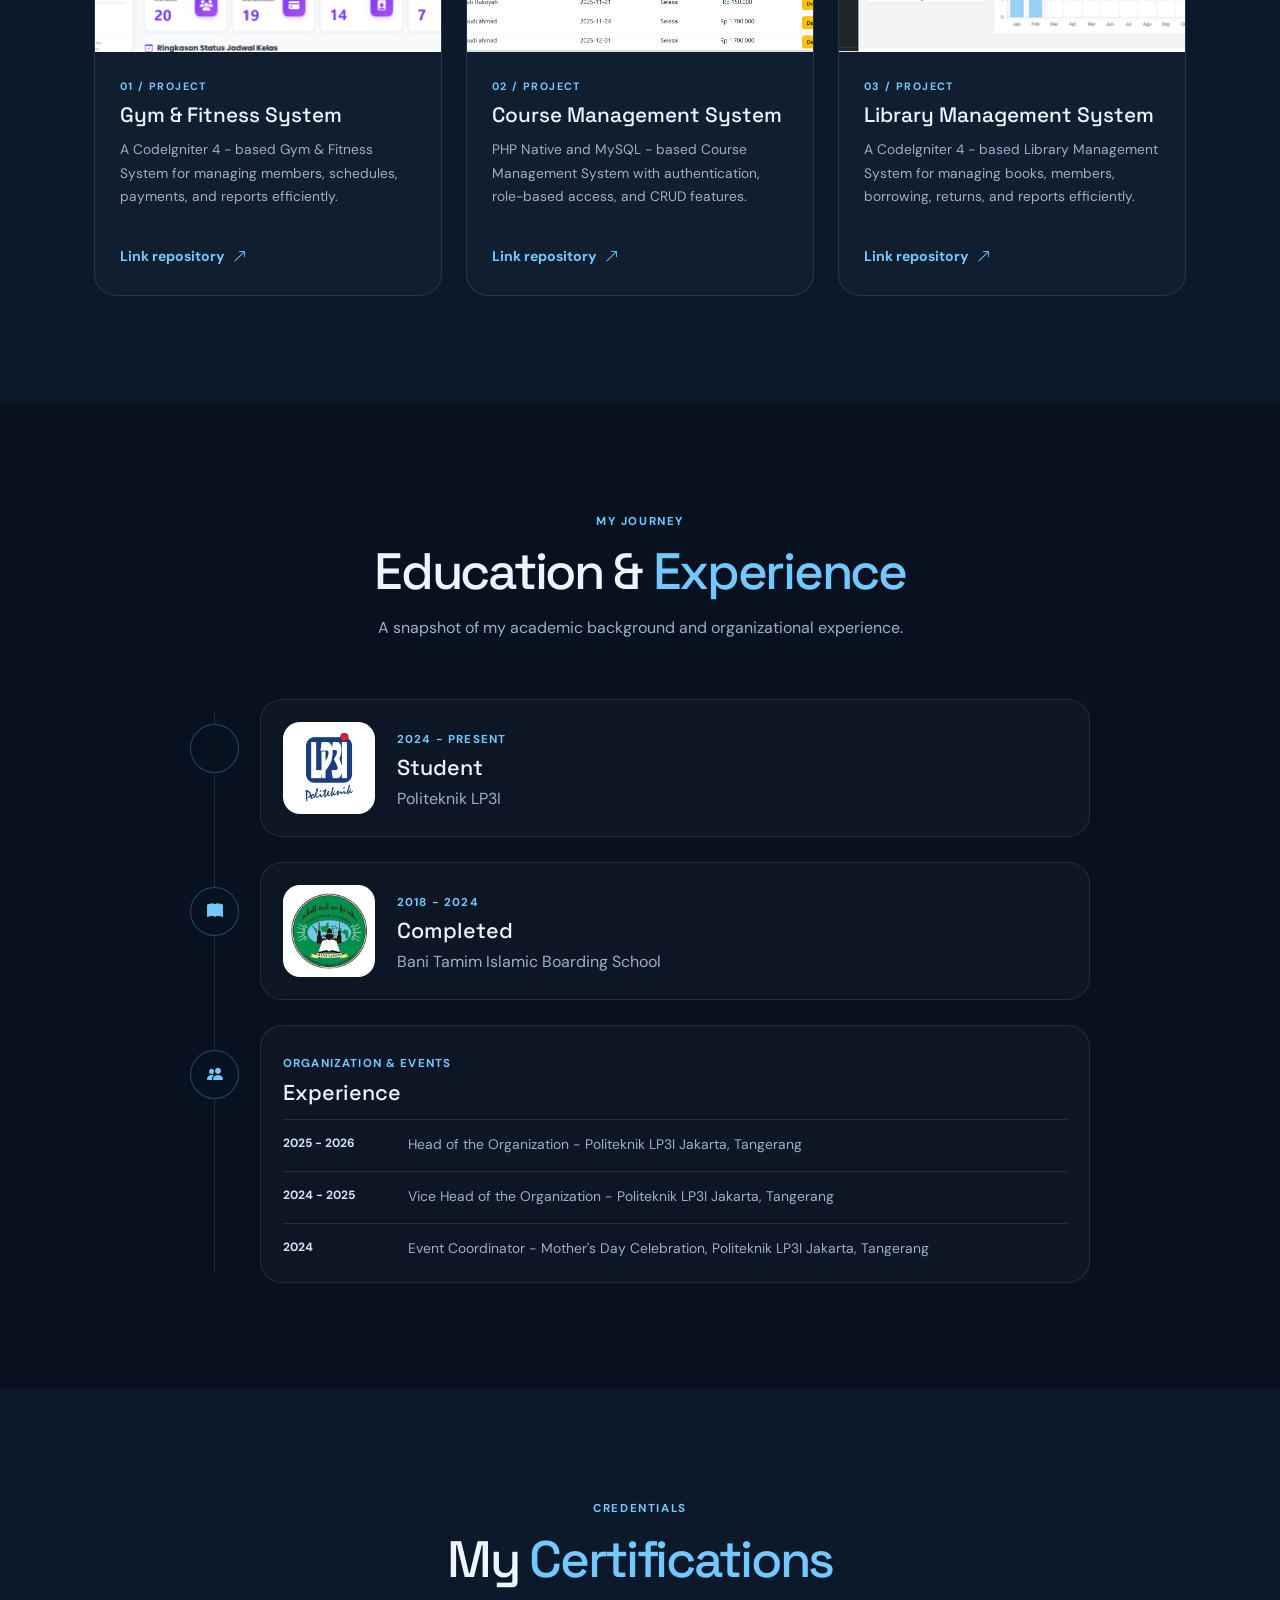
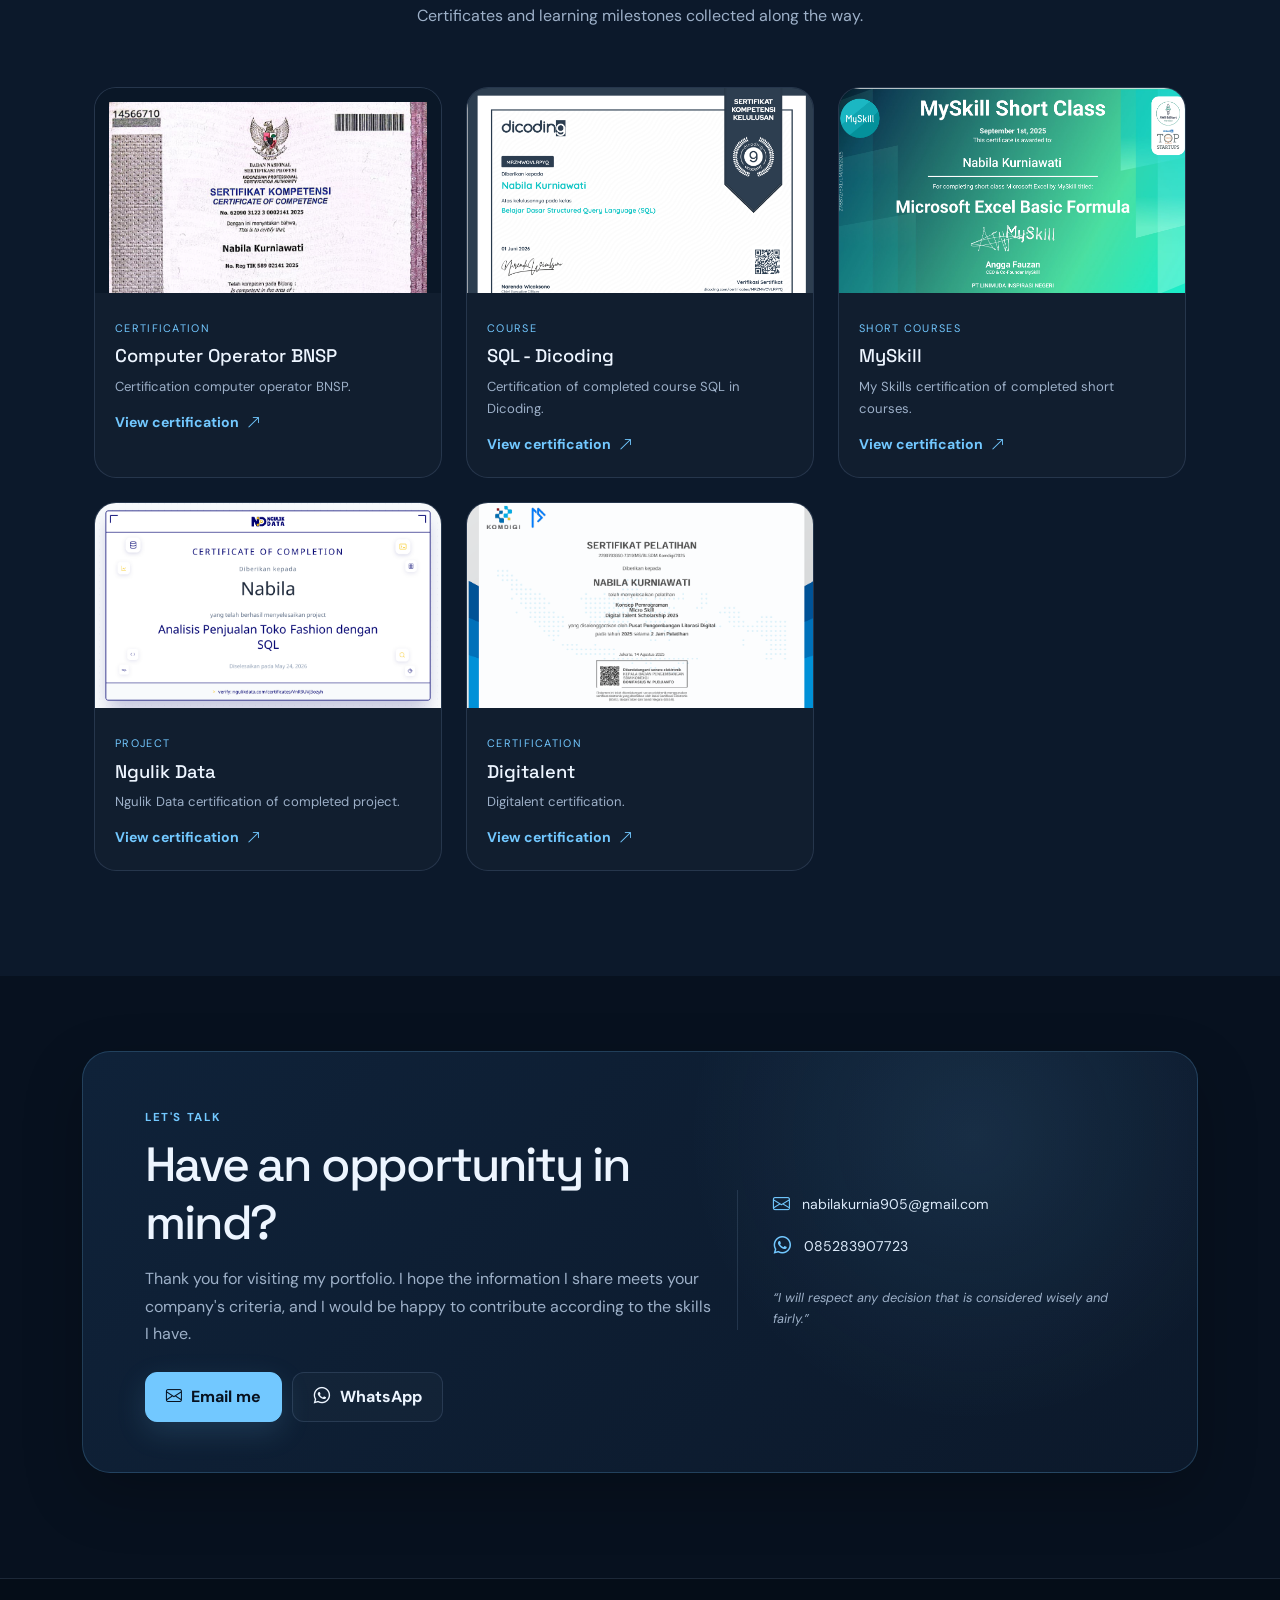
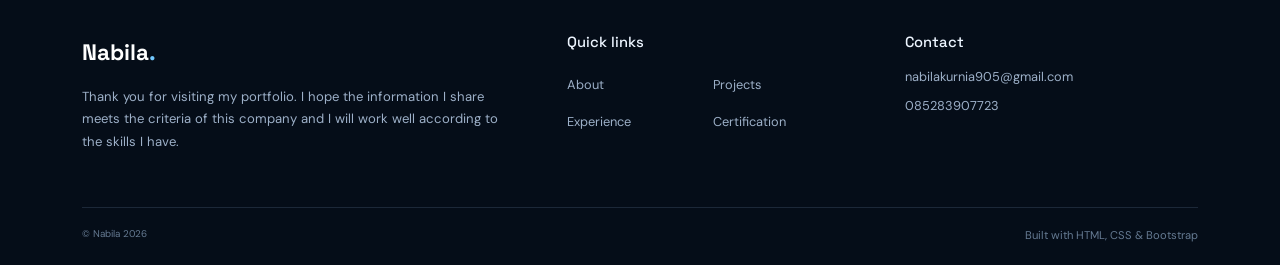
==== commit 789a5740: "update" ====
--- a/index.html
+++ b/index.html
@@ -225,7 +225,7 @@
                     <div class="project-body">
                         <div class="project-number">01 / PROJECT</div>
                         <h3>Gym & Fitness System</h3>
-                        <p>A CodeIgniter 4-based Gym & Fitness System for managing members, schedules, payments, and reports efficiently.</p>
+                        <p>A CodeIgniter 4 - based Gym & Fitness System for managing members, schedules, payments, and reports efficiently.</p>
                         <a href="https://github.com/nabbByte/ci4-gym-fitness.git" target="_blank" rel="noopener" class="project-link">Link repository <i class="bi bi-arrow-up-right"></i></a>
                     </div>
                 </article>
@@ -237,7 +237,7 @@
                     <div class="project-body">
                         <div class="project-number">02 / PROJECT</div>
                         <h3>Course Management System</h3>
-                        <p>PHP Native and MySQL-based Course Management System with authentication, role-based access, and CRUD features.</p>
+                        <p>PHP Native and MySQL - based Course Management System with authentication, role-based access, and CRUD features.</p>
                         <a href="https://github.com/nabbByte/Sistem-Pengelola-Kursus.git" target="_blank" rel="noopener" class="project-link">Link repository <i class="bi bi-arrow-up-right"></i></a>
                     </div>
                 </article>
@@ -249,7 +249,7 @@
                     <div class="project-body">
                         <div class="project-number">03 / PROJECT</div>
                         <h3>Library Management System</h3>
-                        <p>A CodeIgniter 4-based Library Management System for managing books, members, borrowing, returns, and reports efficiently.</p>
+                        <p>A CodeIgniter 4 - based Library Management System for managing books, members, borrowing, returns, and reports efficiently.</p>
                         <a href="https://github.com/nabbByte/ci4_perpustakaan.git" target="_blank" rel="noopener" class="project-link">Link repository <i class="bi bi-arrow-up-right"></i></a>
                     </div>
                 </article>
@@ -272,7 +272,7 @@
                 <div class="timeline-marker"><i class="bi bi-mortarboard-fill"></i></div>
                 <div class="timeline-card">
                     <div class="timeline-logo"><img src="img/logo lp3i.png" alt="Politeknik LP3I logo"></div>
-                    <div><span class="timeline-year">2024 — Present</span><h3>Student</h3><p>Politeknik LP3I</p></div>
+                    <div><span class="timeline-year">2024 - Present</span><h3>Student</h3><p>Politeknik LP3I</p></div>
                 </div>
             </article>
 
@@ -280,7 +280,7 @@
                 <div class="timeline-marker"><i class="bi bi-book-fill"></i></div>
                 <div class="timeline-card">
                     <div class="timeline-logo"><img src="img/logo_batam-removebg-preview.png" alt="Bani Tamim Islamic Boarding School logo"></div>
-                    <div><span class="timeline-year">2018 — 2024</span><h3>Completed</h3><p>Bani Tamim Islamic Boarding School</p></div>
+                    <div><span class="timeline-year">2018 - 2024</span><h3>Completed</h3><p>Bani Tamim Islamic Boarding School</p></div>
                 </div>
             </article>
 
@@ -291,9 +291,9 @@
                         <span class="timeline-year">Organization & Events</span>
                         <h3>Experience</h3>
                         <div class="experience-list">
-                            <div><strong>2025 — 2026</strong><p>Head of the Organization — Politeknik LP3I Jakarta, Tangerang</p></div>
-                            <div><strong>2024 — 2025</strong><p>Vice Head of the Organization — Politeknik LP3I Jakarta, Tangerang</p></div>
-                            <div><strong>2024</strong><p>Event Coordinator — Mother's Day Celebration, Politeknik LP3I Jakarta, Tangerang</p></div>
+                            <div><strong>2025 - 2026</strong><p>Head of the Organization - Politeknik LP3I Jakarta, Tangerang</p></div>
+                            <div><strong>2024 - 2025</strong><p>Vice Head of the Organization - Politeknik LP3I Jakarta, Tangerang</p></div>
+                            <div><strong>2024</strong><p>Event Coordinator - Mother's Day Celebration, Politeknik LP3I Jakarta, Tangerang</p></div>
                         </div>
                     </div>
                 </div>
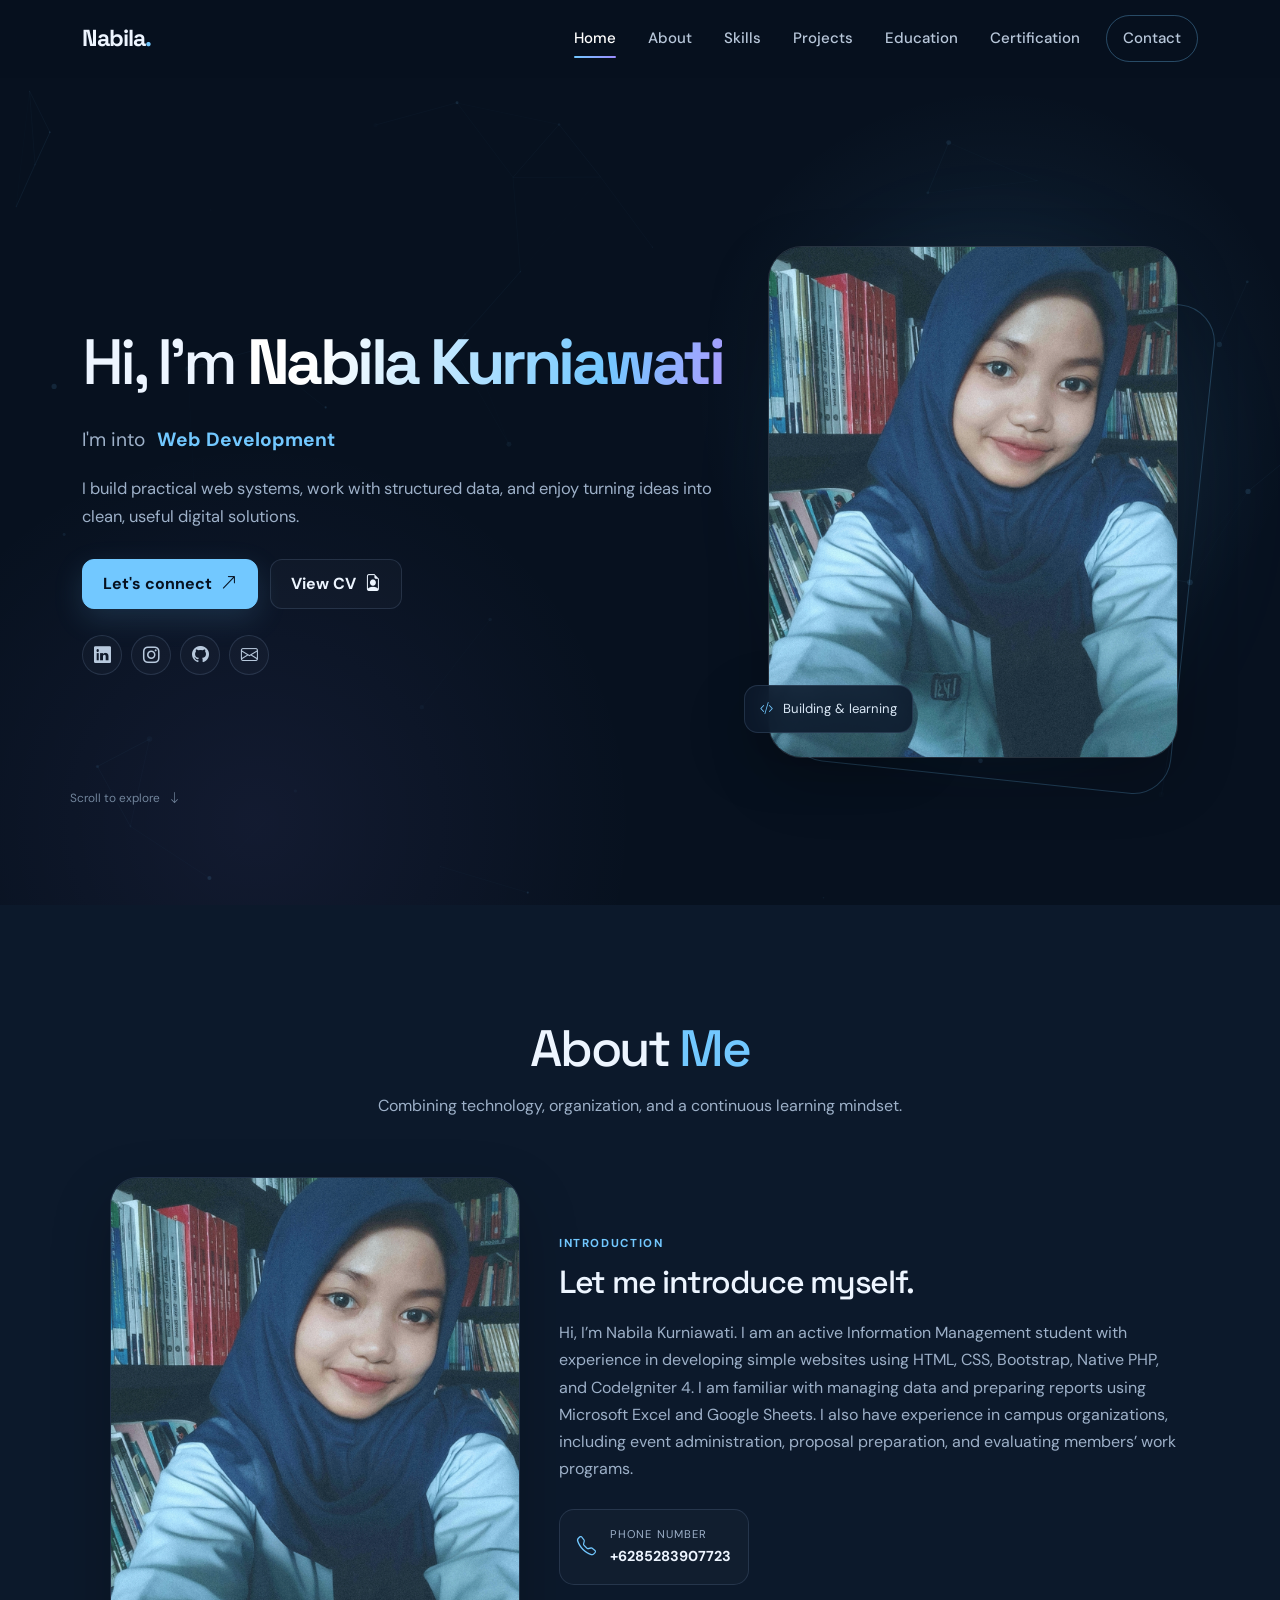
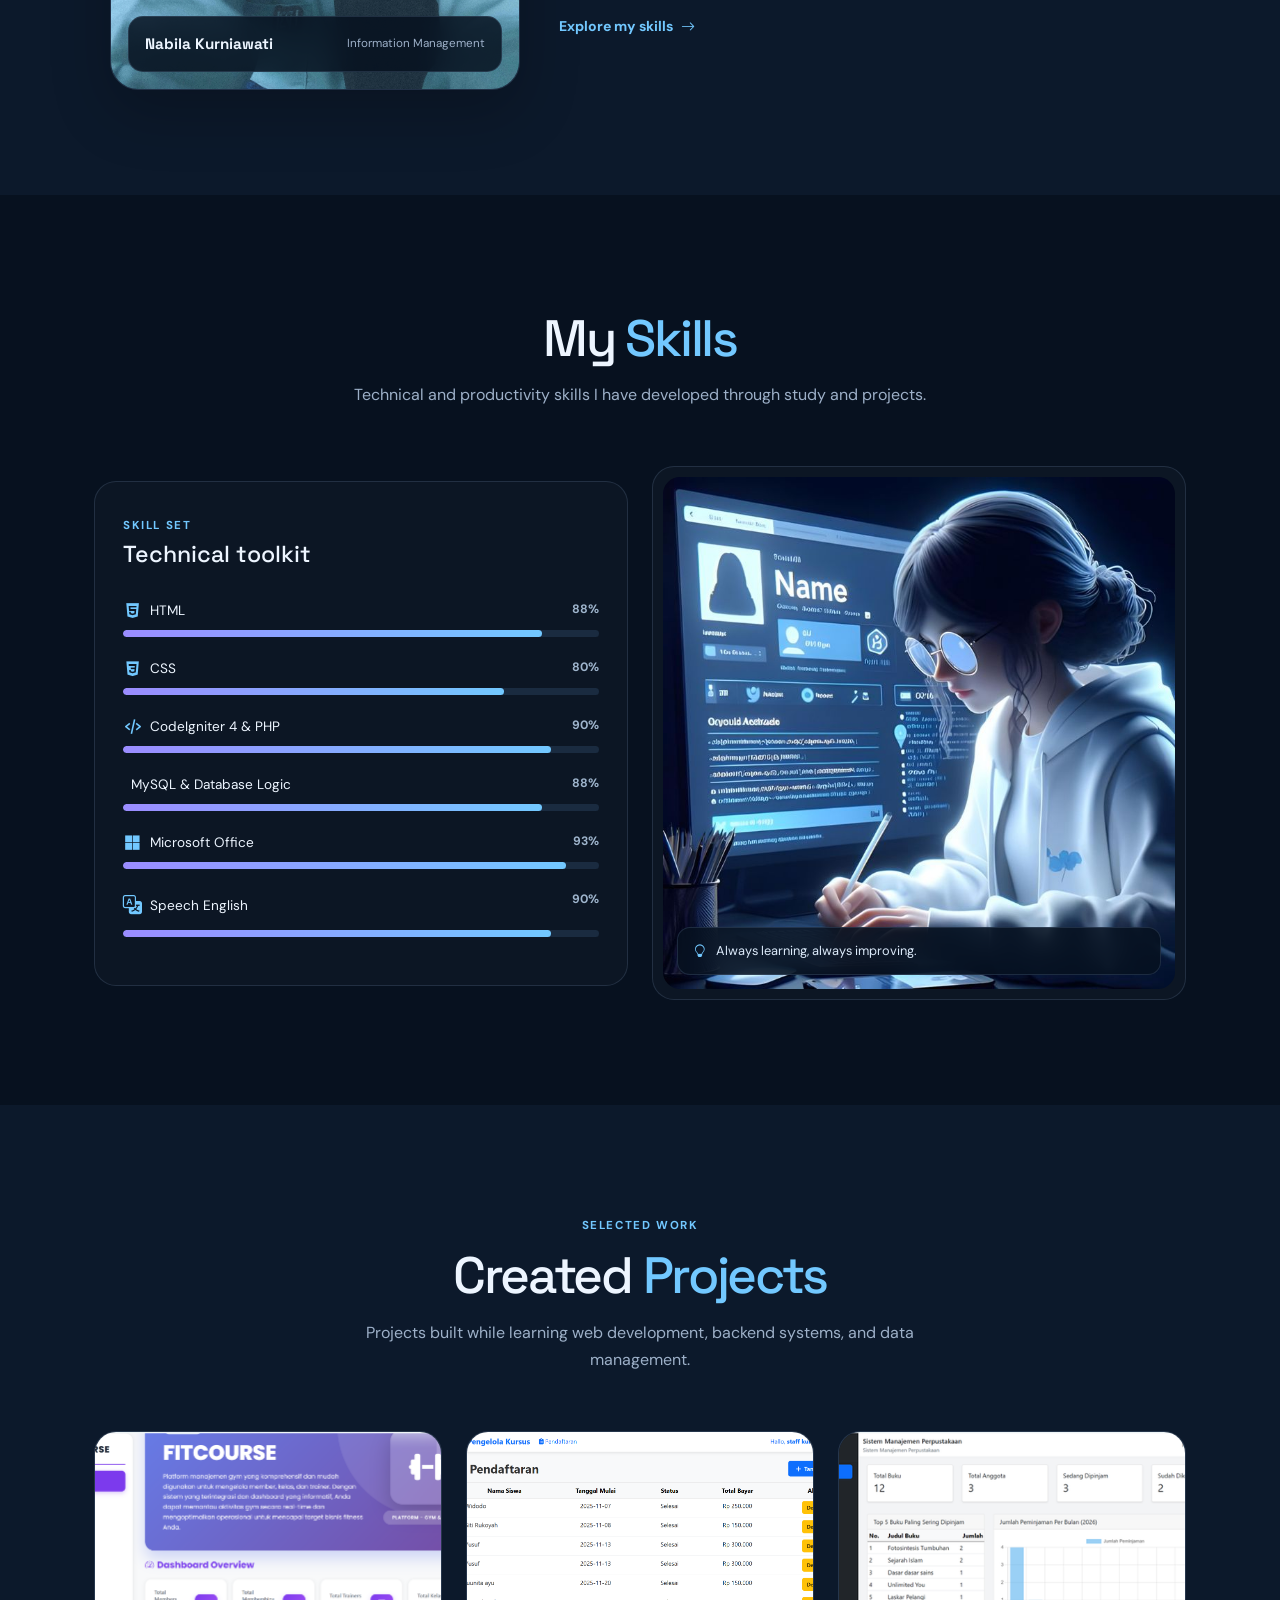
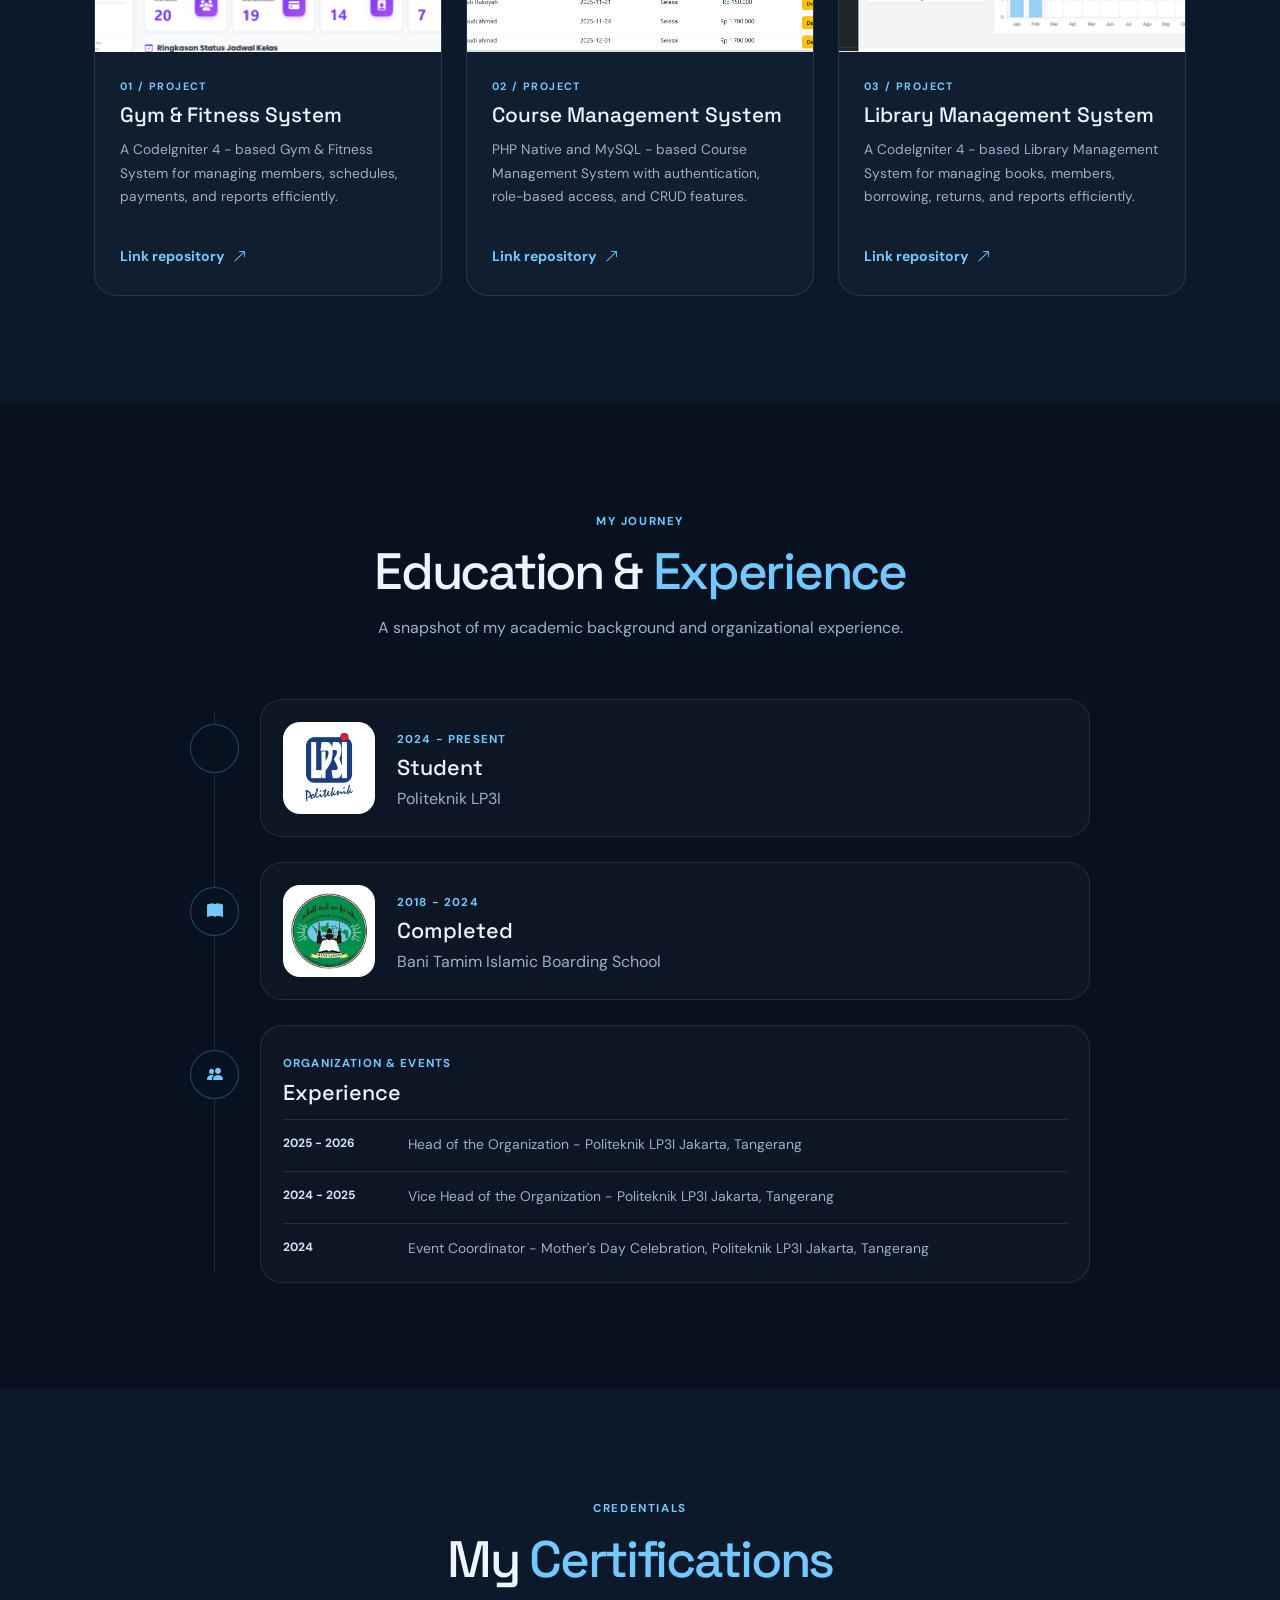
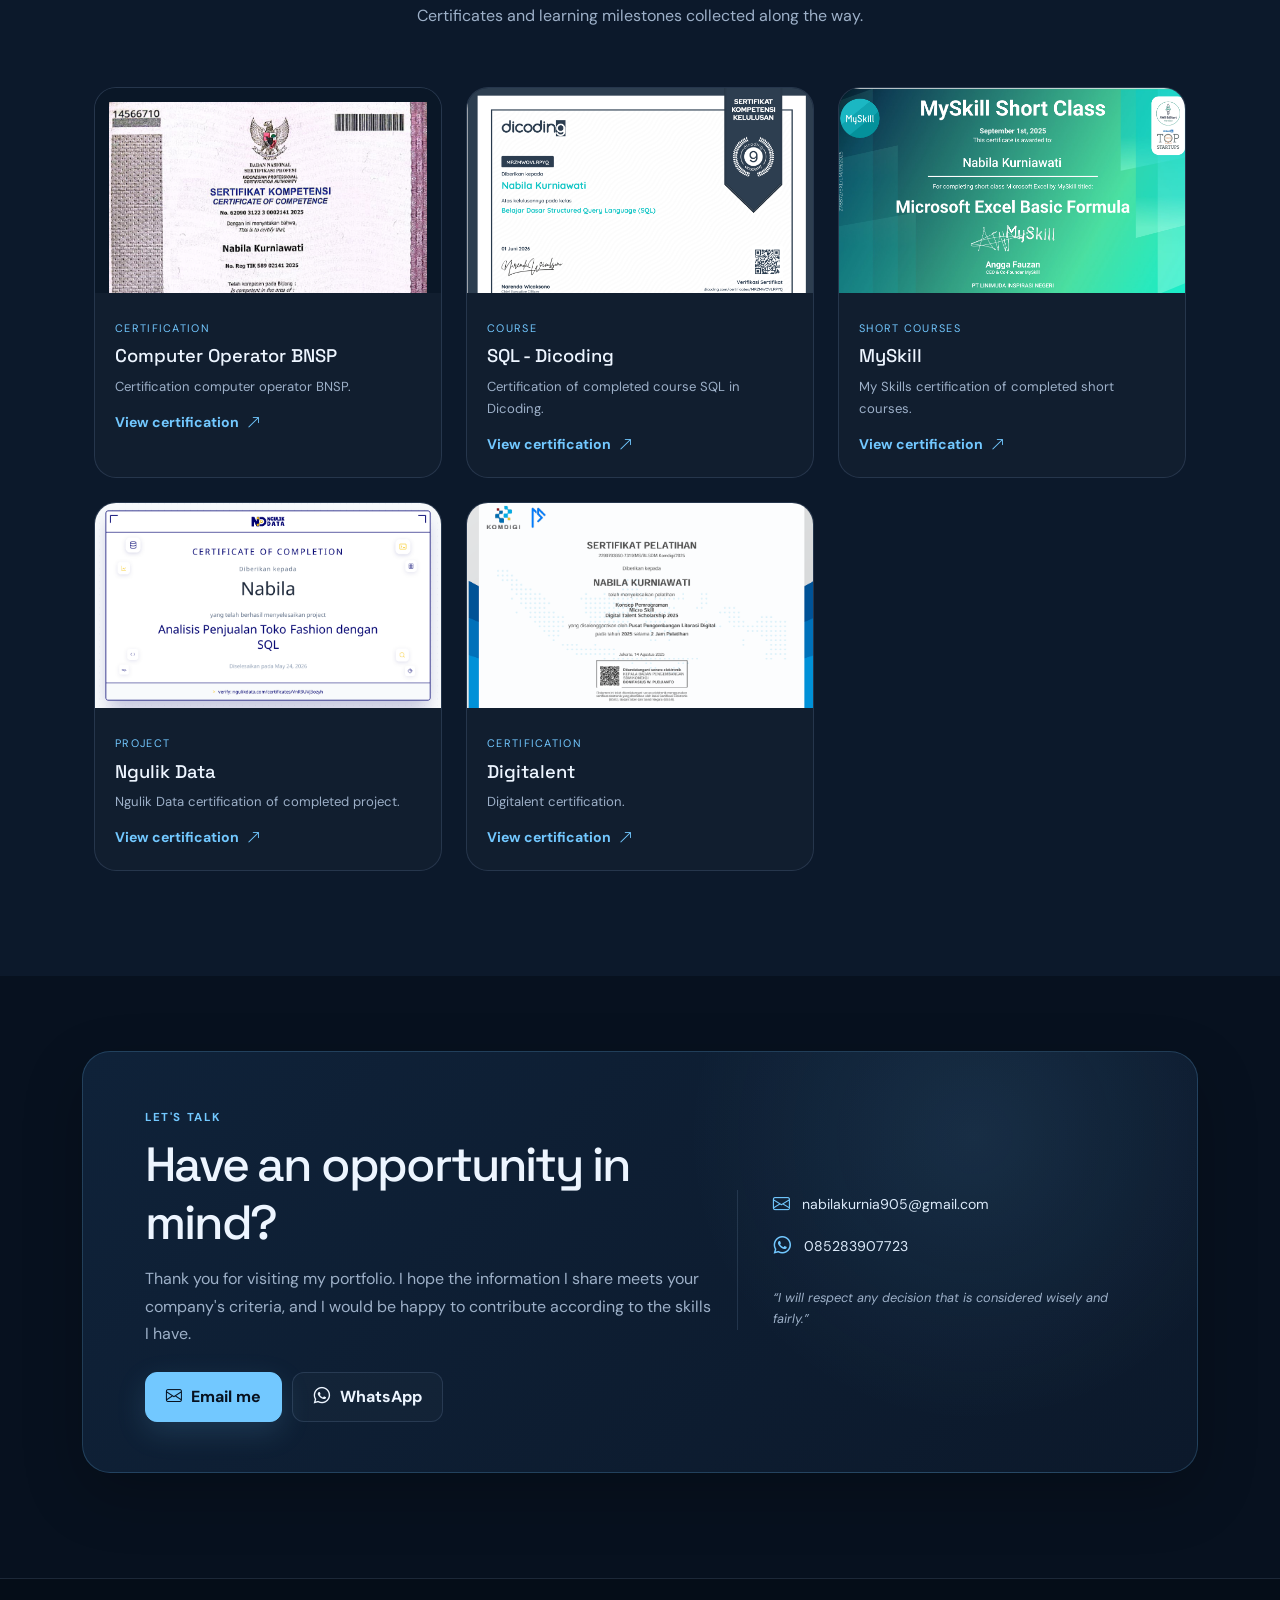
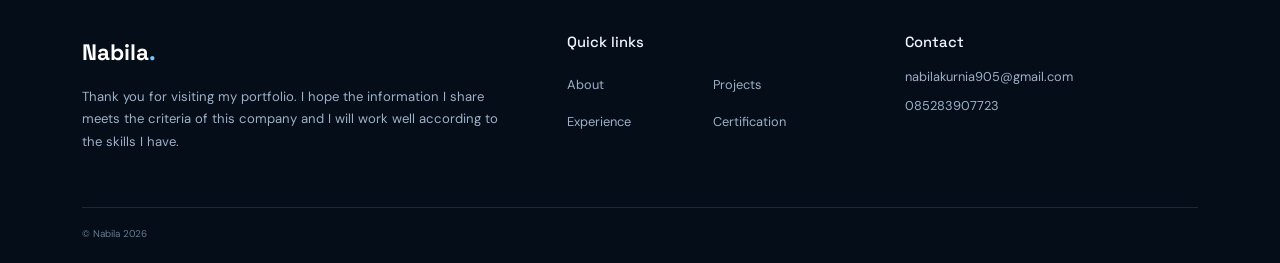
==== commit 97a457de: "update" ====
--- a/index.html
+++ b/index.html
@@ -396,7 +396,7 @@
                 <a href="tel:+6285283907723">085283907723</a>
             </div>
         </div>
-        <div class="footer-bottom"><small>&copy; Nabila 2026</small><span>Built with HTML, CSS & Bootstrap</span></div>
+        <div class="footer-bottom"><small>&copy; Nabila 2026</small></div>
     </div>
 </footer>
 
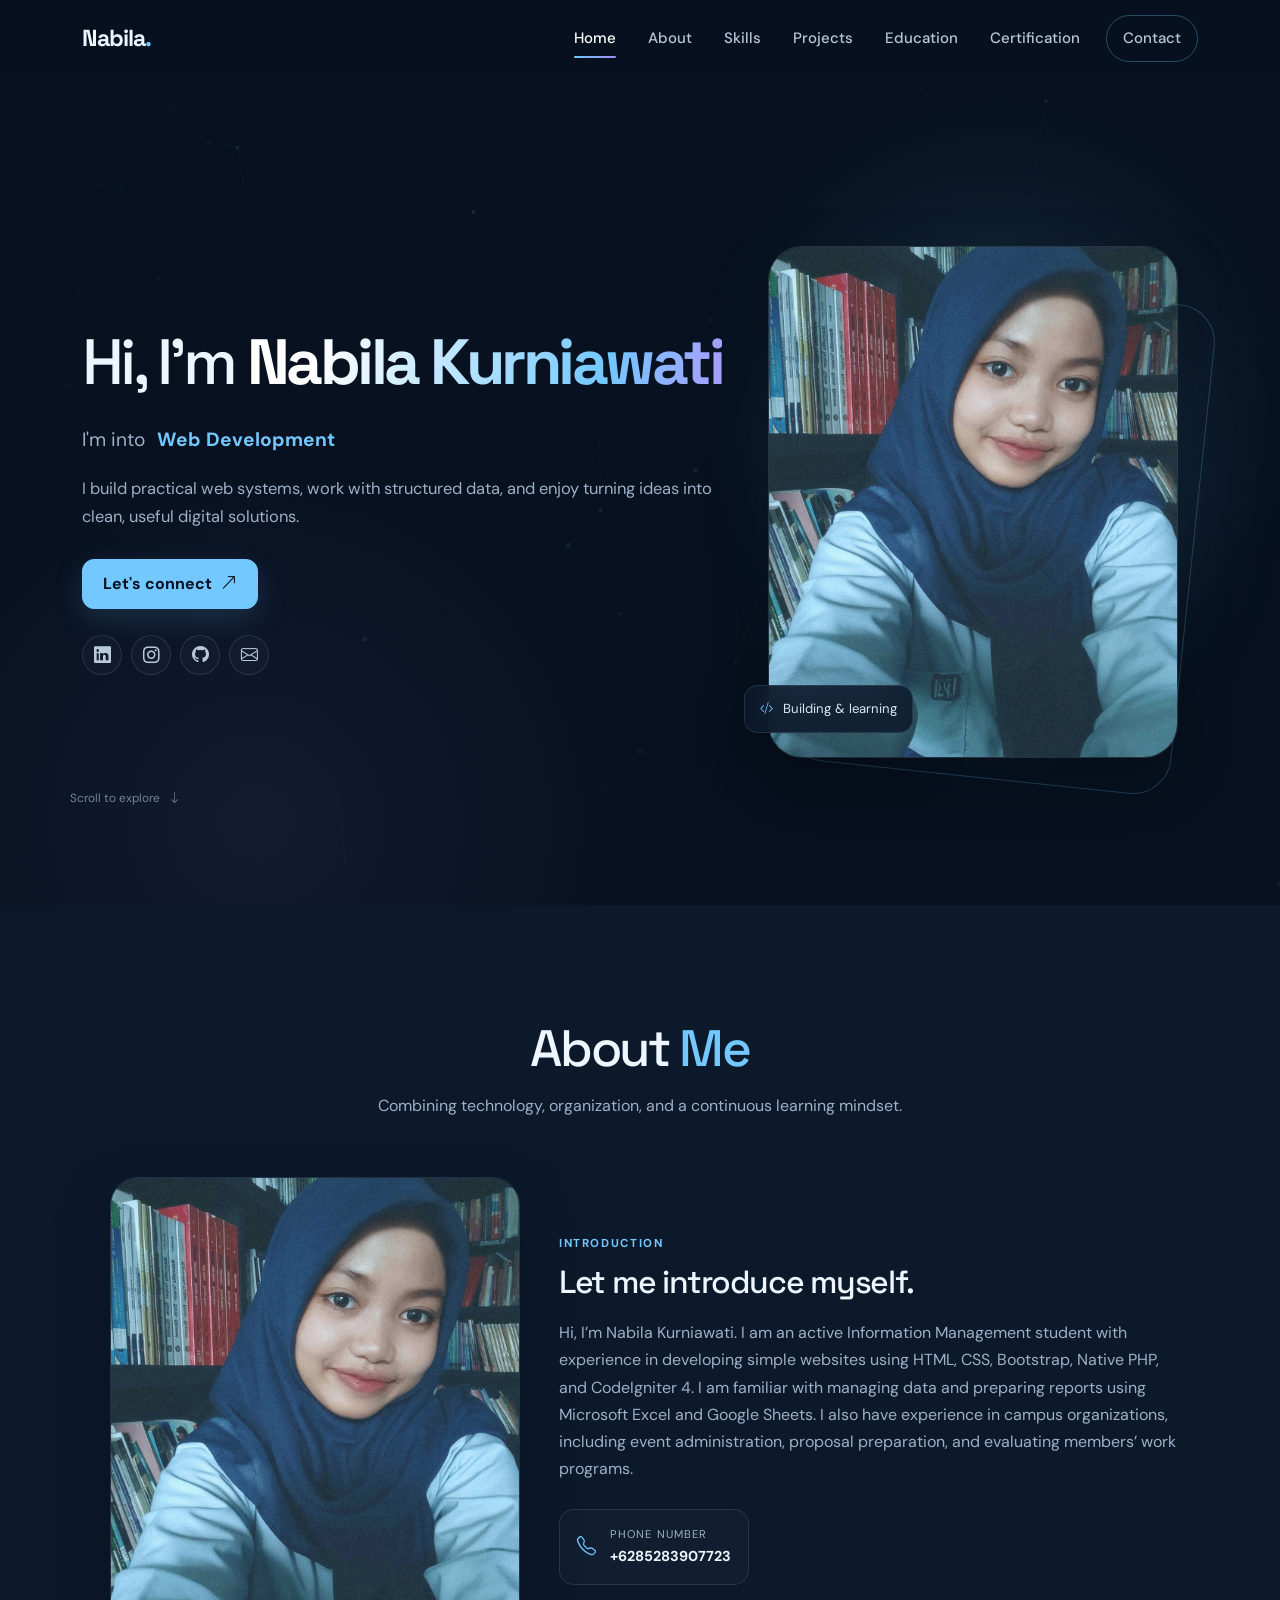
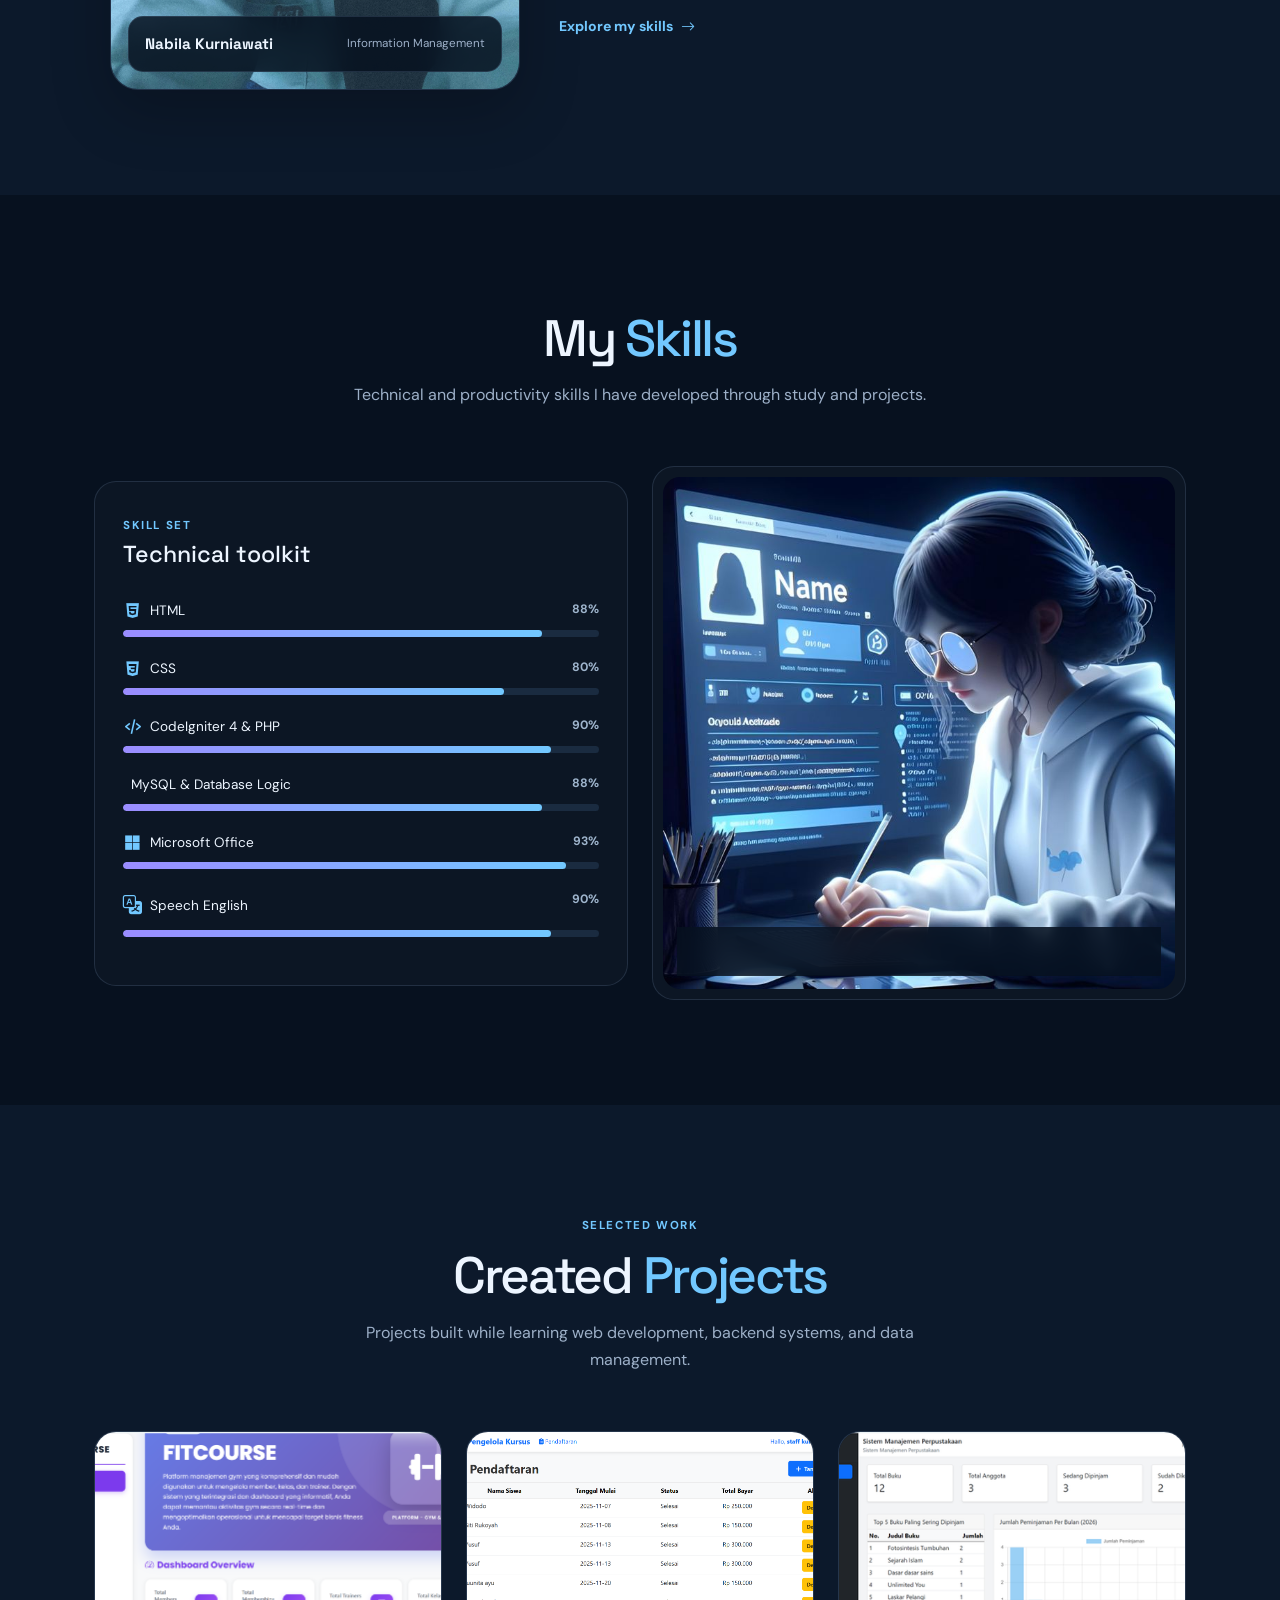
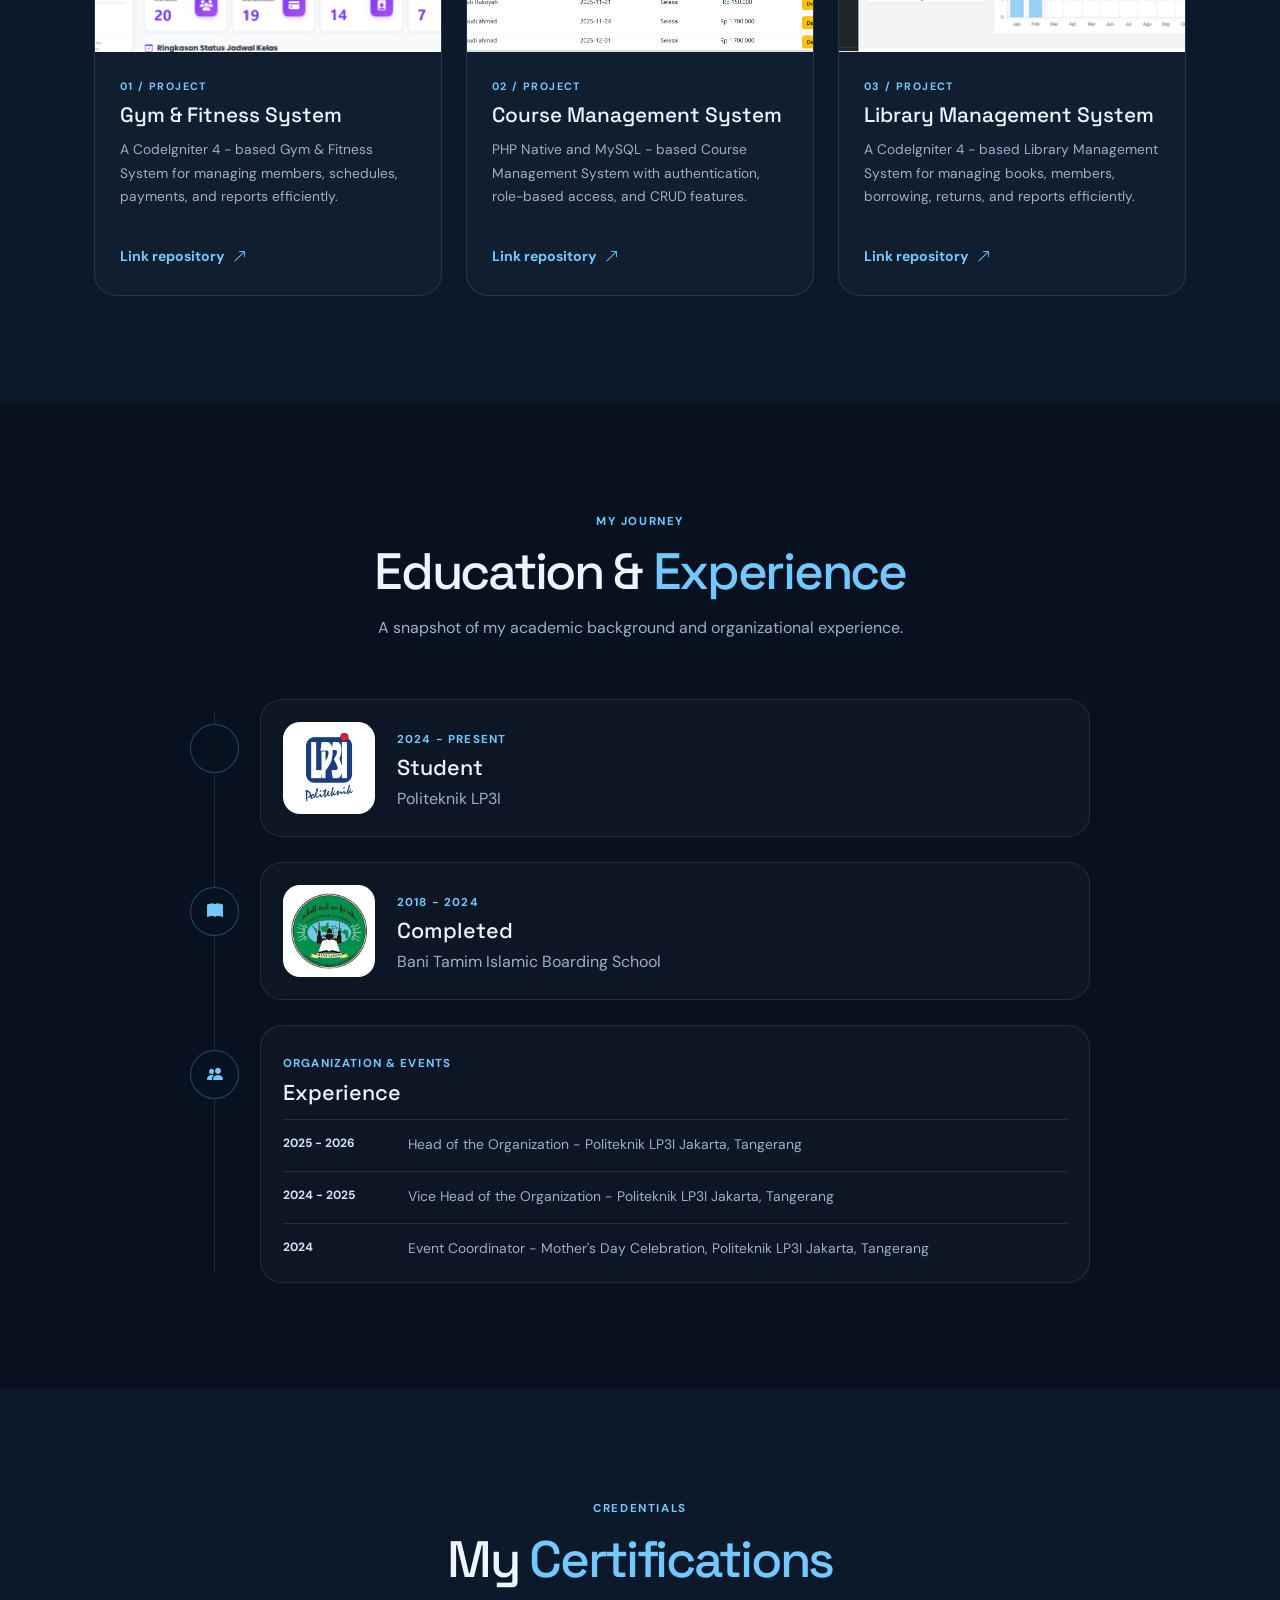
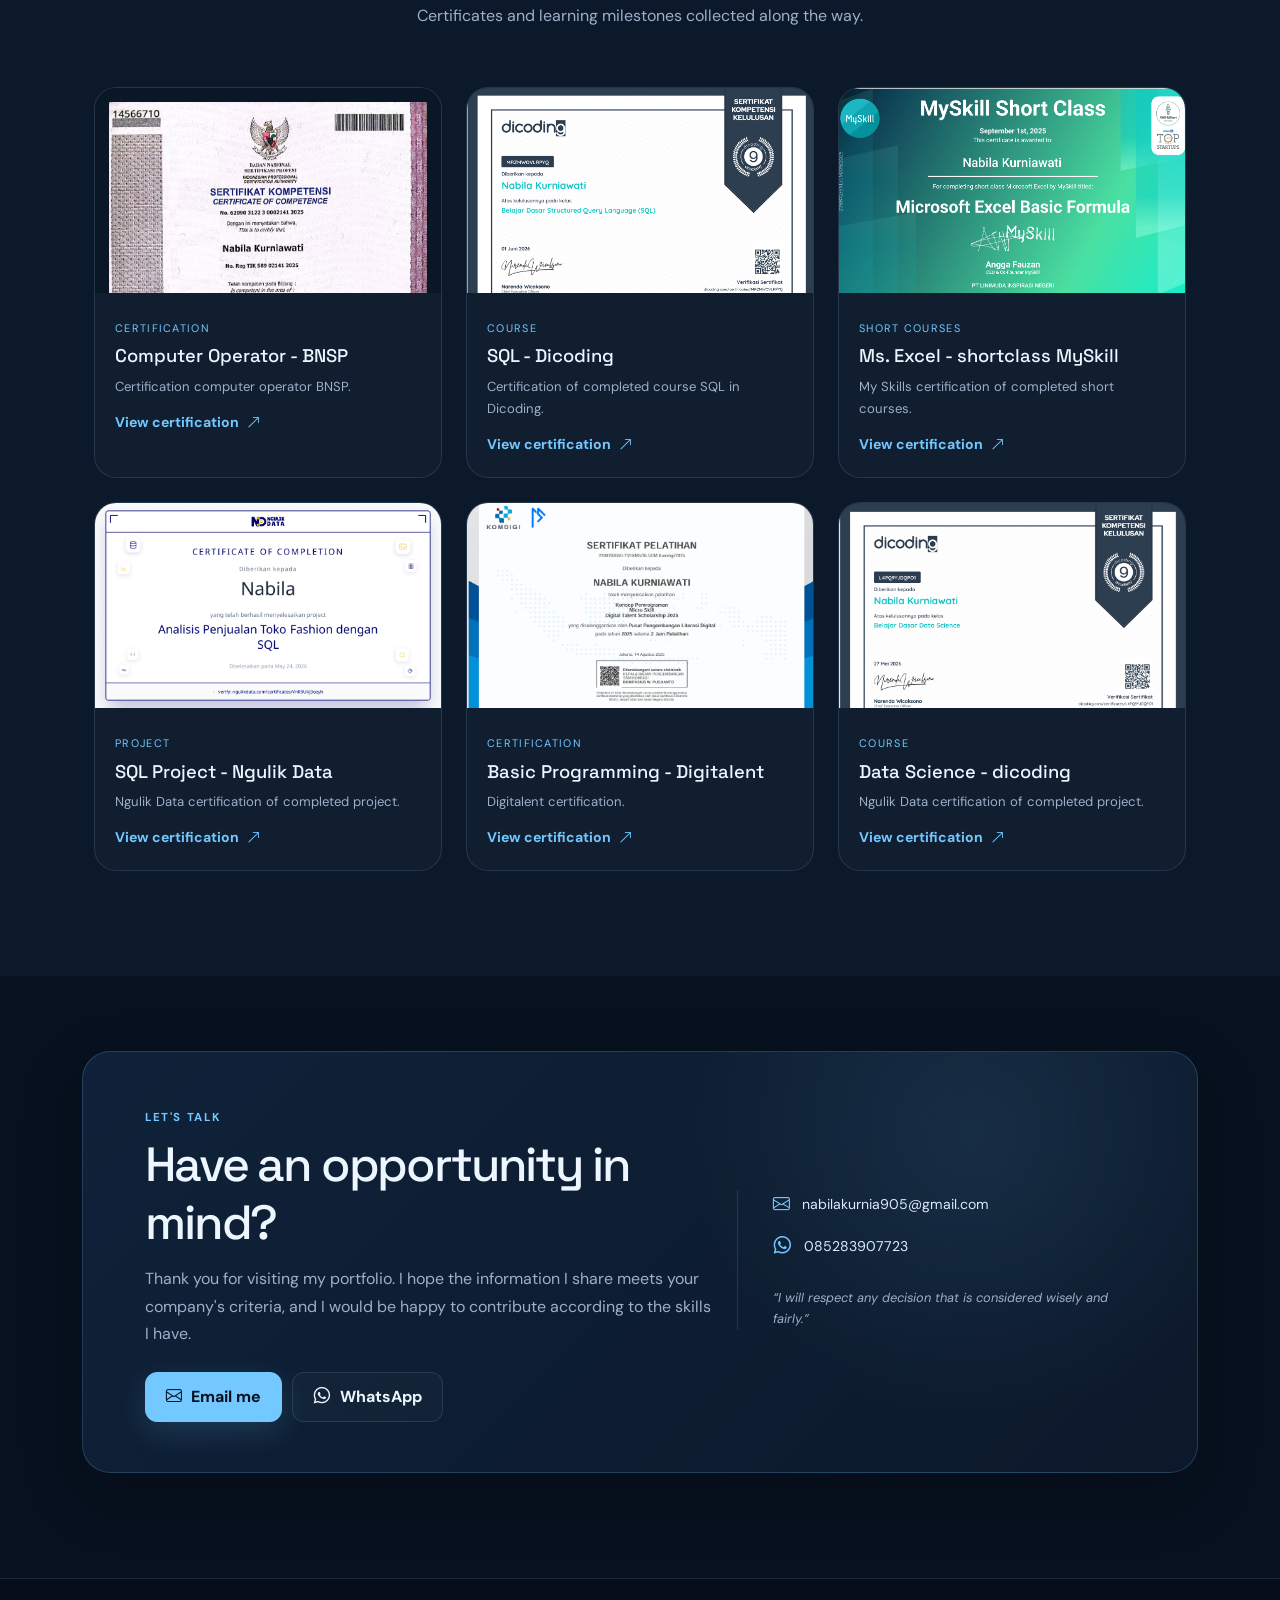
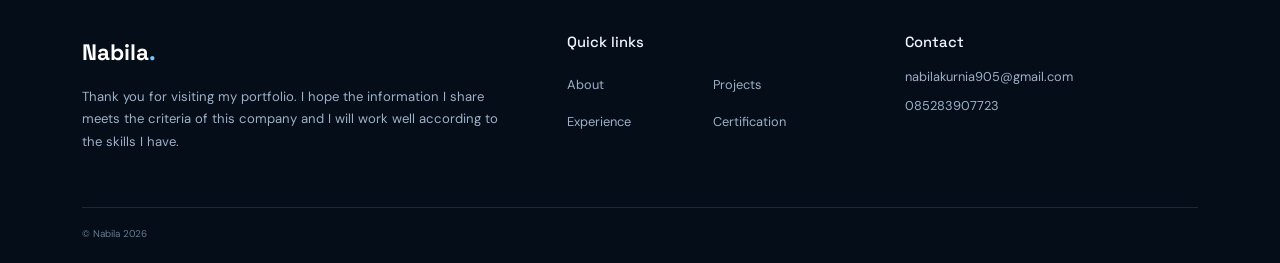
==== commit dd46778d: "add blog" ====
--- a/index.html
+++ b/index.html
@@ -89,9 +89,6 @@
 
                 <div class="hero-actions">
                     <a href="#contact" class="btn btn-primary-custom">Let's connect <i class="bi bi-arrow-up-right"></i></a>
-                    <a href="pdf/CV_nabila.pdf" target="_blank" rel="noopener" class="btn btn-outline-custom">
-                        View CV <i class="bi bi-file-earmark-person"></i>
-                    </a>
                 </div>
 
                 <div class="social-icons" aria-label="Social links">
@@ -315,7 +312,7 @@
             <div class="col-lg-4 col-md-6" data-aos="fade-up">
                 <article class="certificate-card">
                     <div class="certificate-image portrait"><img src="img/bnsp_ujikom.jpeg" alt="BNSP computer operator certification"></div>
-                    <div class="certificate-body"><span>Certification</span><h3>Computer Operator BNSP</h3><p>Certification computer operator BNSP.</p>
+                    <div class="certificate-body"><span>Certification</span><h3>Computer Operator - BNSP</h3><p>Certification computer operator BNSP.</p>
                     <a href="img/bnsp_ujikom.jpeg" target="_blank" rel="noopener" class="project-link">View certification <i class="bi bi-arrow-up-right"></i></a></div>
                 </article>
             </div>
@@ -328,21 +325,28 @@
             <div class="col-lg-4 col-md-6" data-aos="fade-up" data-aos-delay="160">
                 <article class="certificate-card">
                     <div class="certificate-image"><img src="img/myskill.png" alt="MySkill certification"></div>
-                    <div class="certificate-body"><span>Short Courses</span><h3>MySkill</h3><p>My Skills certification of completed short courses.</p>
+                    <div class="certificate-body"><span>Short Courses</span><h3>Ms. Excel - shortclass MySkill</h3><p>My Skills certification of completed short courses.</p>
                     <a href="img/myskill.png" target="_blank" rel="noopener" class="project-link">View certification <i class="bi bi-arrow-up-right"></i></a></div>
                 </article>
             </div>
             <div class="col-lg-4 col-md-6" data-aos="fade-up">
                 <article class="certificate-card">
                     <div class="certificate-image"><img src="img/ngulikdata.png" alt="Ngulik Data certification"></div>
-                    <div class="certificate-body"><span>Project</span><h3>Ngulik Data</h3><p>Ngulik Data certification of completed project.</p>
+                    <div class="certificate-body"><span>Project</span><h3>SQL Project - Ngulik Data</h3><p>Ngulik Data certification of completed project.</p>
                     <a href="img/ngulikdata.png" target="_blank" rel="noopener" class="project-link">View certification <i class="bi bi-arrow-up-right"></i></a></div>
                 </article>
             </div>
             <div class="col-lg-4 col-md-6" data-aos="fade-up" data-aos-delay="80">
                 <article class="certificate-card">
                     <div class="certificate-image"><img src="img/digitalent.png" alt="Digitalent certification"></div>
-                    <div class="certificate-body"><span>Certification</span><h3>Digitalent</h3><p>Digitalent certification.</p><a href="pdf/Sertifikat_digitalent.pdf" target="_blank" rel="noopener" class="project-link">View certification <i class="bi bi-arrow-up-right"></i></a></div>
+                    <div class="certificate-body"><span>Certification</span><h3>Basic Programming - Digitalent</h3><p>Digitalent certification.</p><a href="pdf/Sertifikat_digitalent.pdf" target="_blank" rel="noopener" class="project-link">View certification <i class="bi bi-arrow-up-right"></i></a></div>
+                </article>
+            </div>
+             <div class="col-lg-4 col-md-6" data-aos="fade-up">
+                <article class="certificate-card">
+                    <div class="certificate-image"><img src="img/data_scienci.png" alt="Ngulik Data certification"></div>
+                    <div class="certificate-body"><span>Course</span><h3>Data Science - dicoding</h3><p>Ngulik Data certification of completed project.</p>
+                    <a href="pdf/sertifikat dicoding data science.pdf" target="_blank" rel="noopener" class="project-link">View certification <i class="bi bi-arrow-up-right"></i></a></div>
                 </article>
             </div>
         </div>
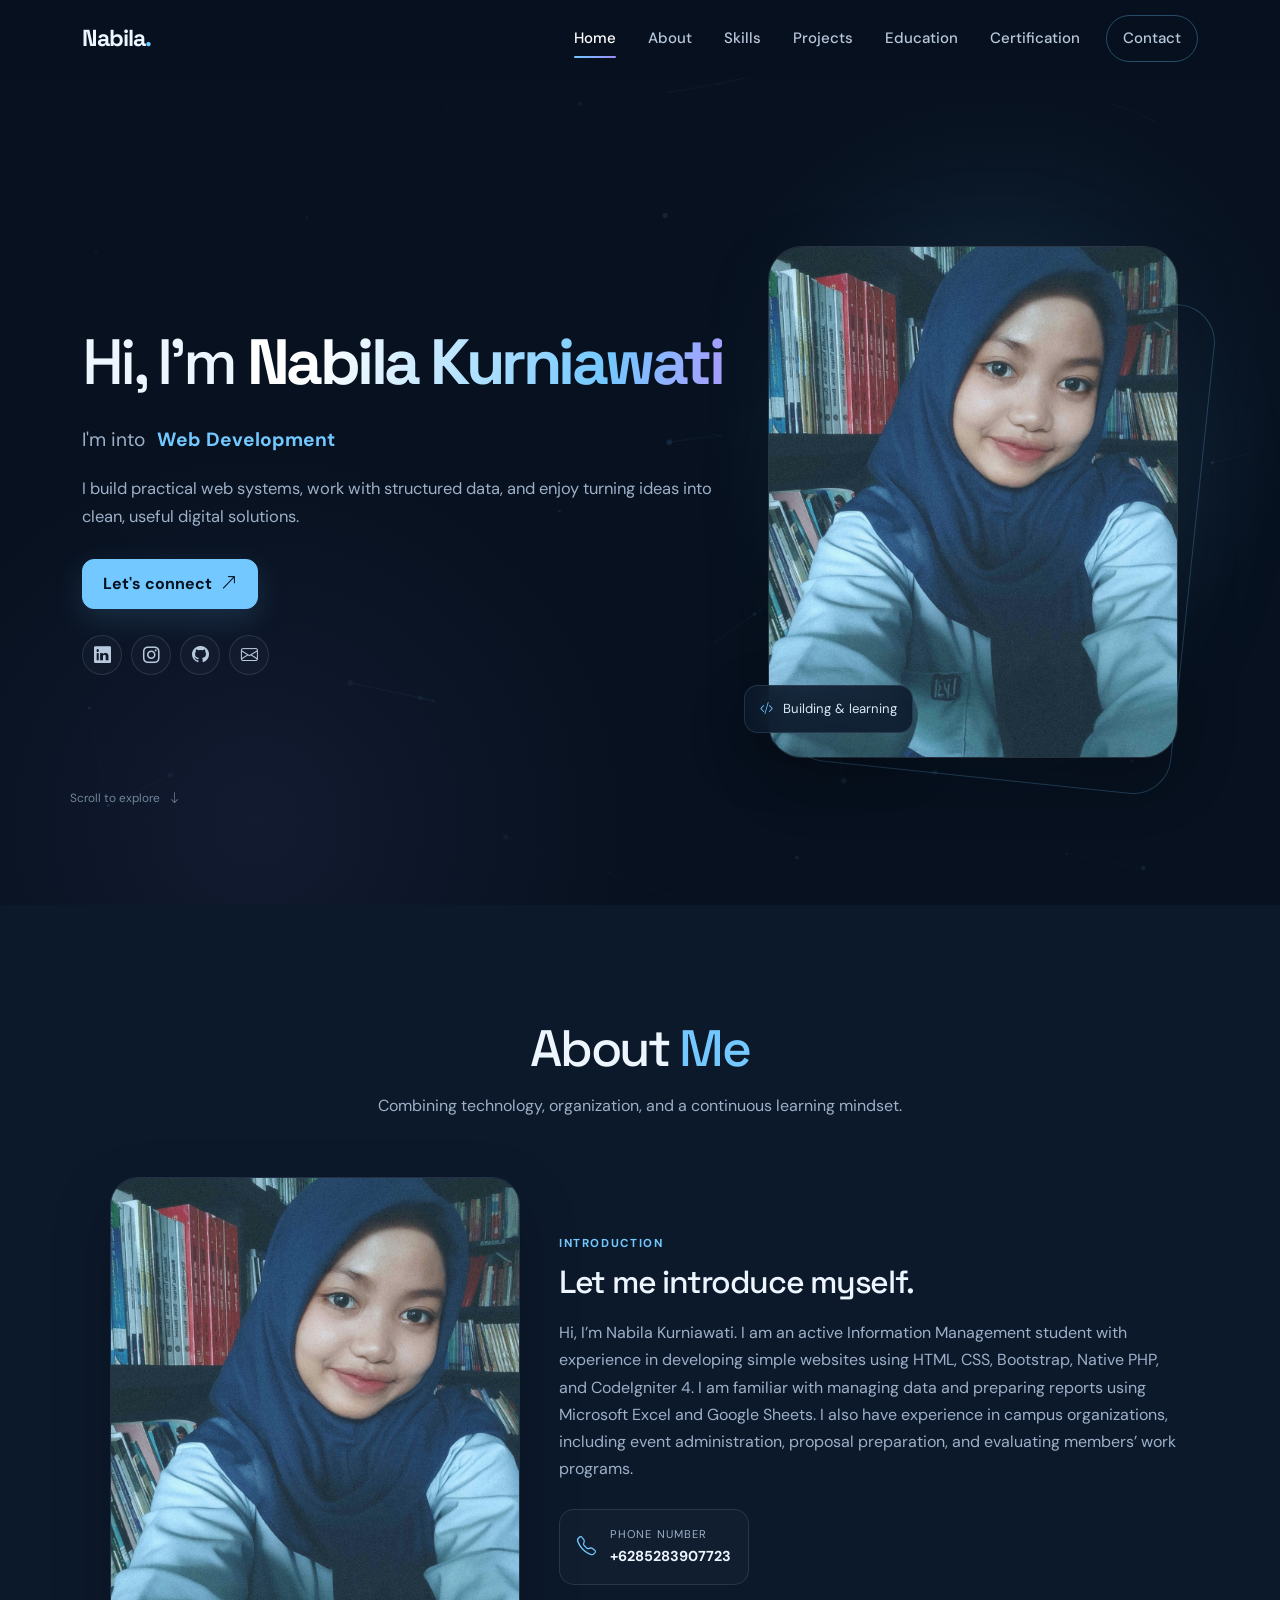
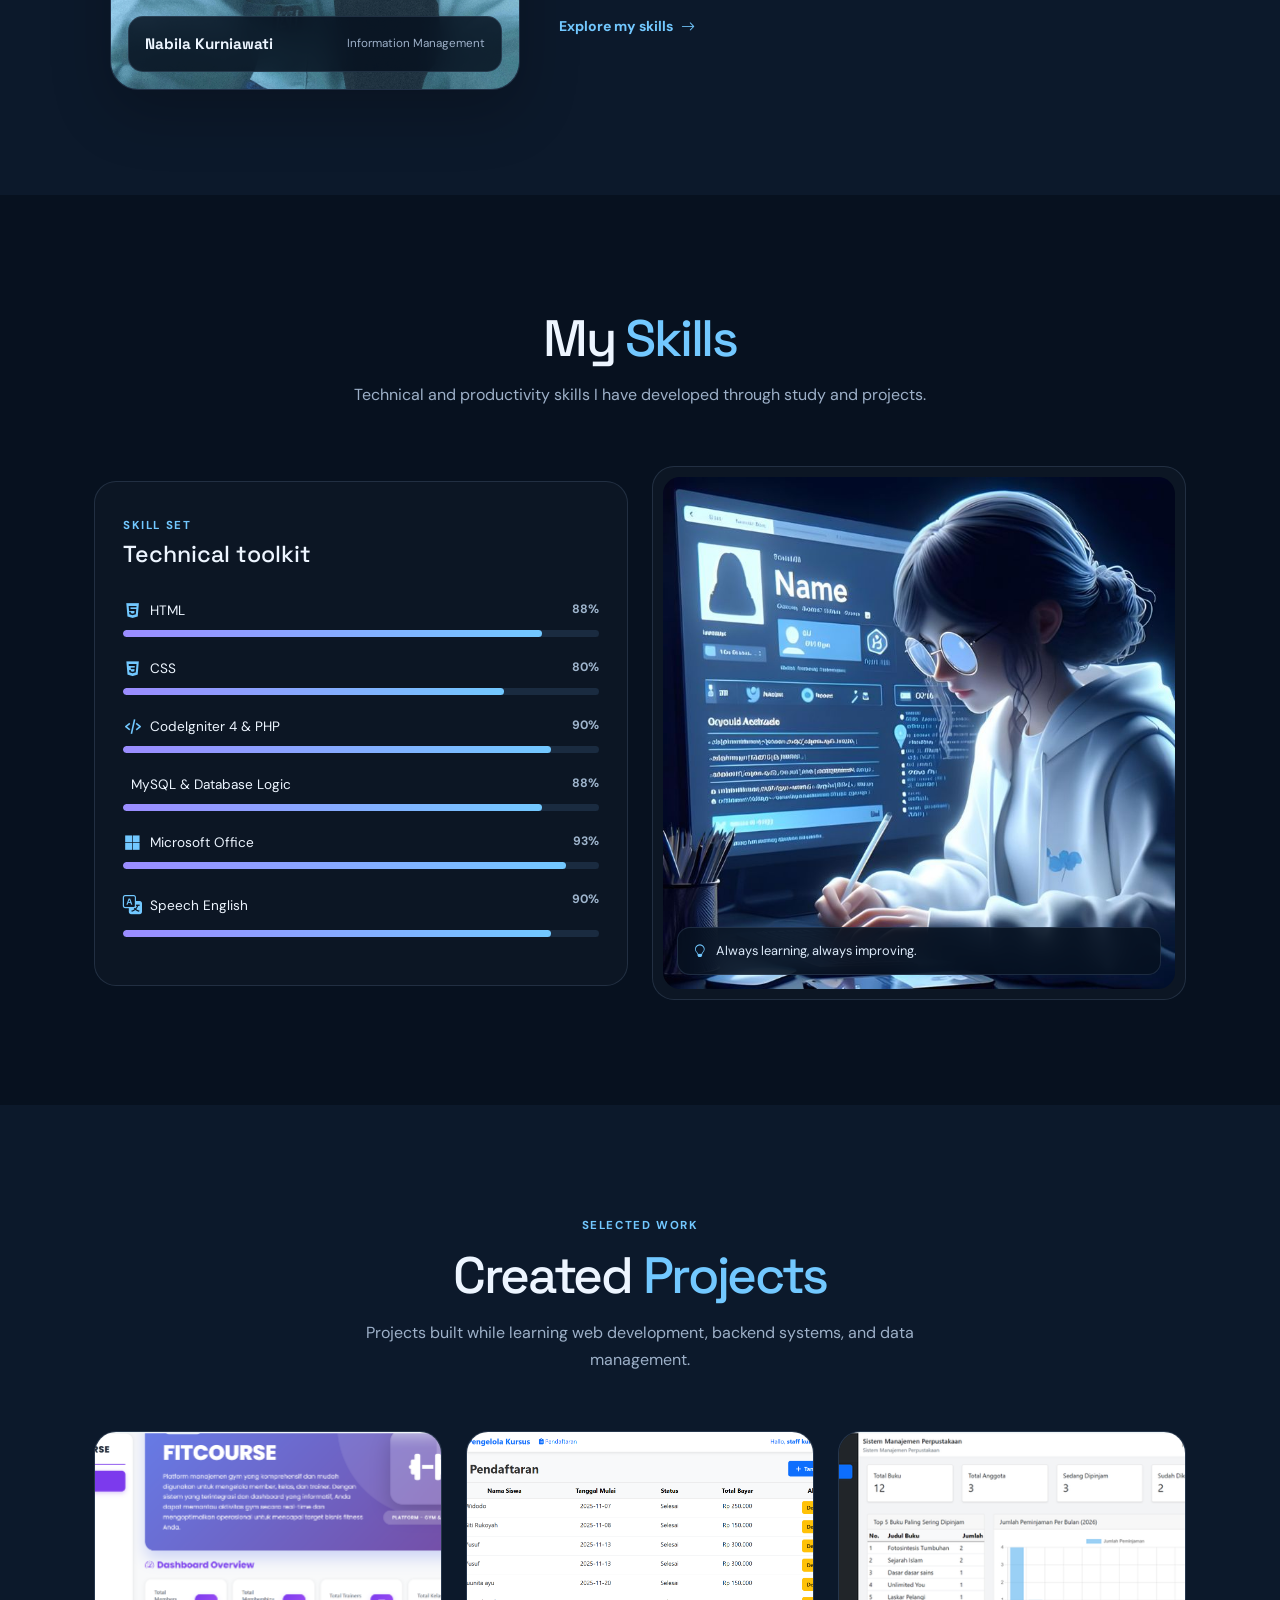
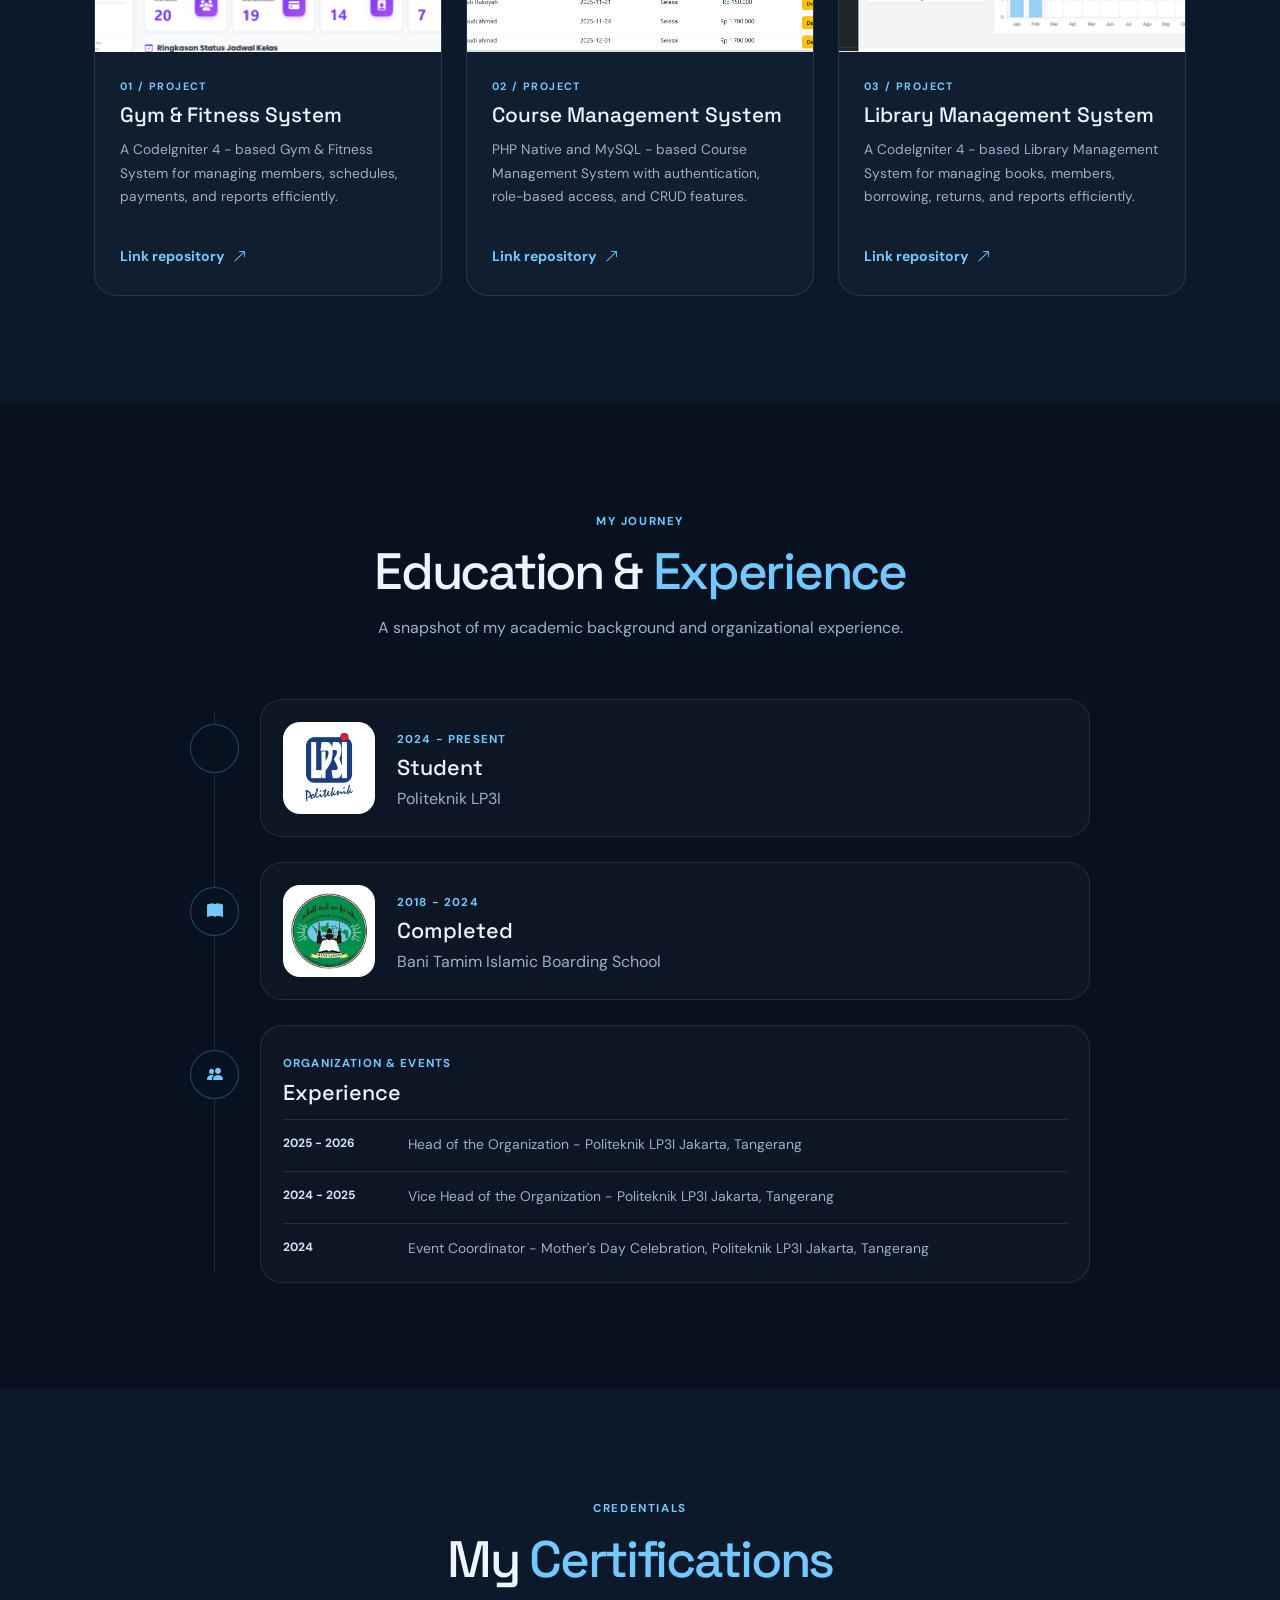
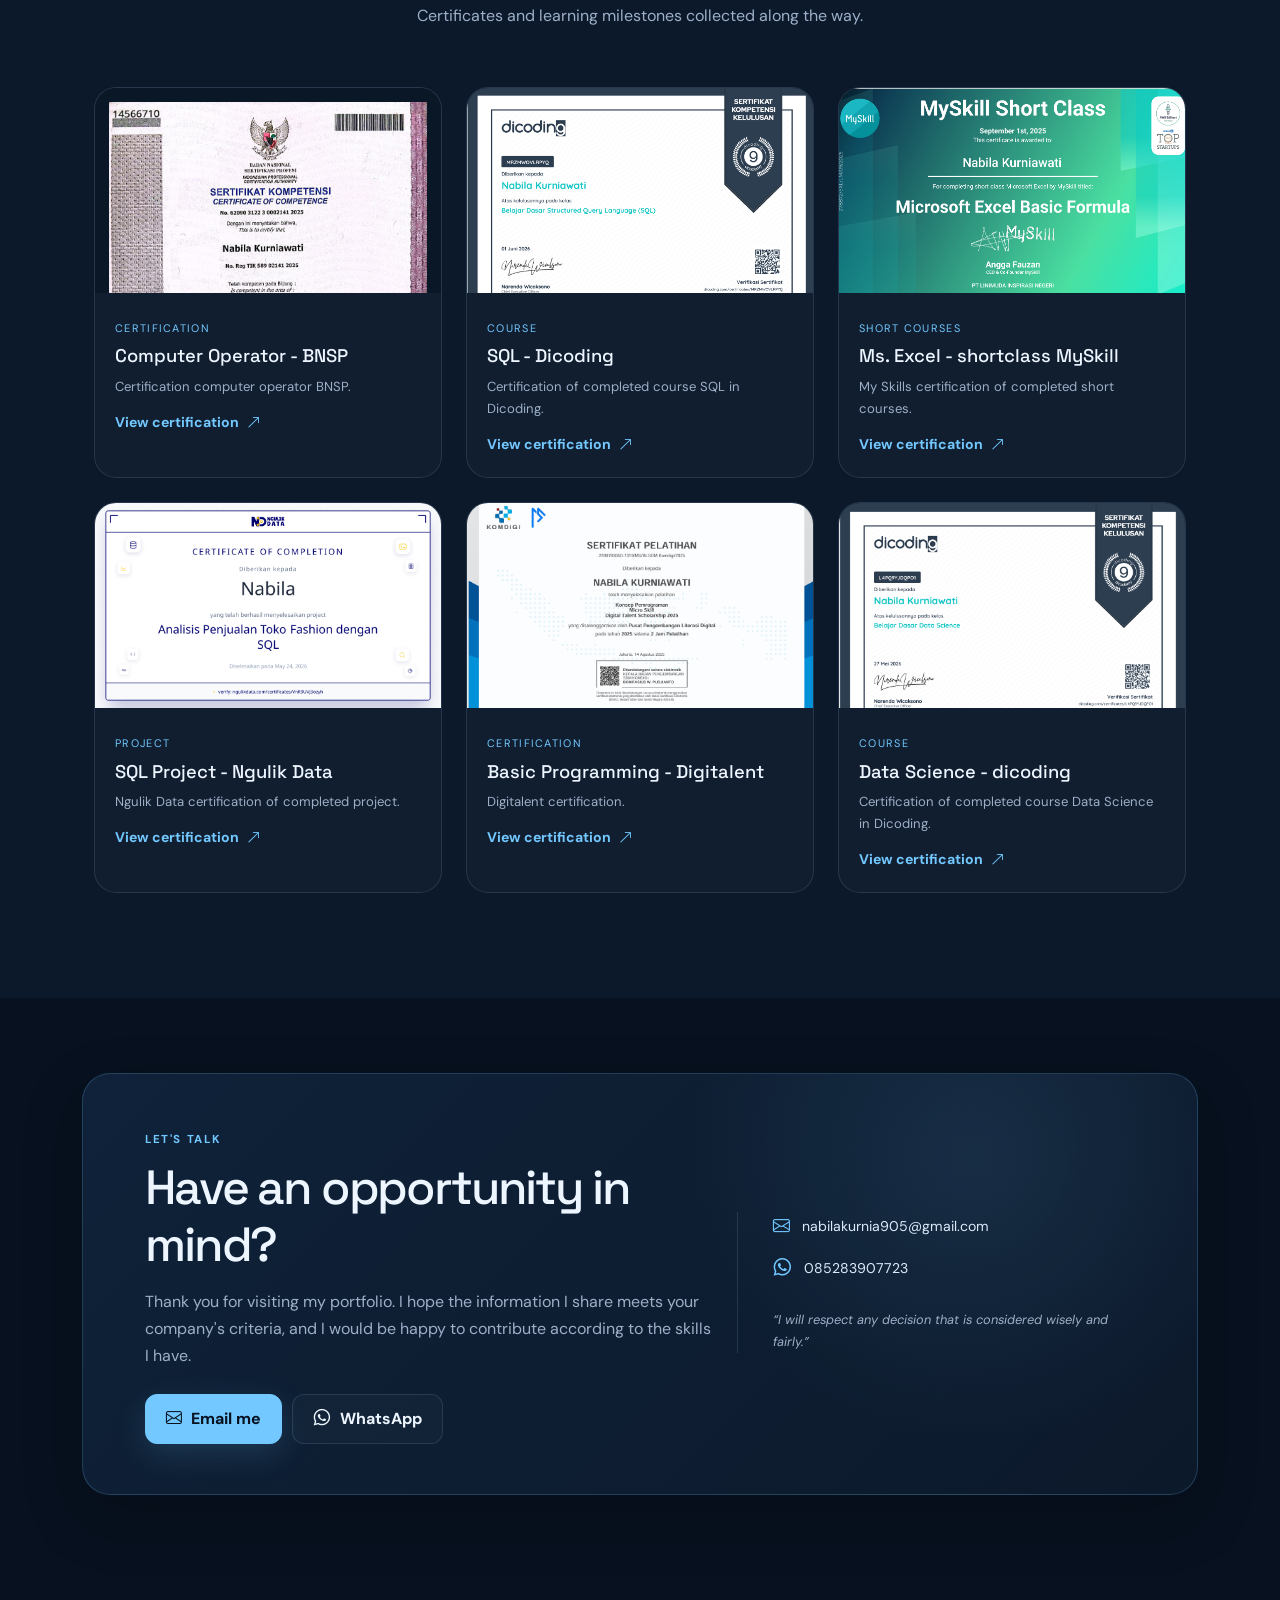
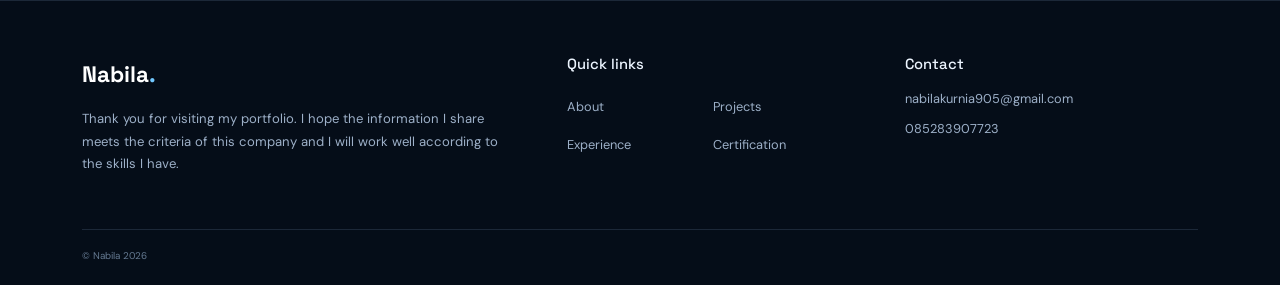
==== commit 66b615f9: "add blog" ====
--- a/index.html
+++ b/index.html
@@ -344,8 +344,8 @@
             </div>
              <div class="col-lg-4 col-md-6" data-aos="fade-up">
                 <article class="certificate-card">
-                    <div class="certificate-image"><img src="img/data_scienci.png" alt="Ngulik Data certification"></div>
-                    <div class="certificate-body"><span>Course</span><h3>Data Science - dicoding</h3><p>Ngulik Data certification of completed project.</p>
+                    <div class="certificate-image"><img src="img/data_scienci.png" alt="data science certification"></div>
+                    <div class="certificate-body"><span>Course</span><h3>Data Science - dicoding</h3><p>Certification of completed course Data Science in Dicoding.</p>
                     <a href="pdf/sertifikat dicoding data science.pdf" target="_blank" rel="noopener" class="project-link">View certification <i class="bi bi-arrow-up-right"></i></a></div>
                 </article>
             </div>
